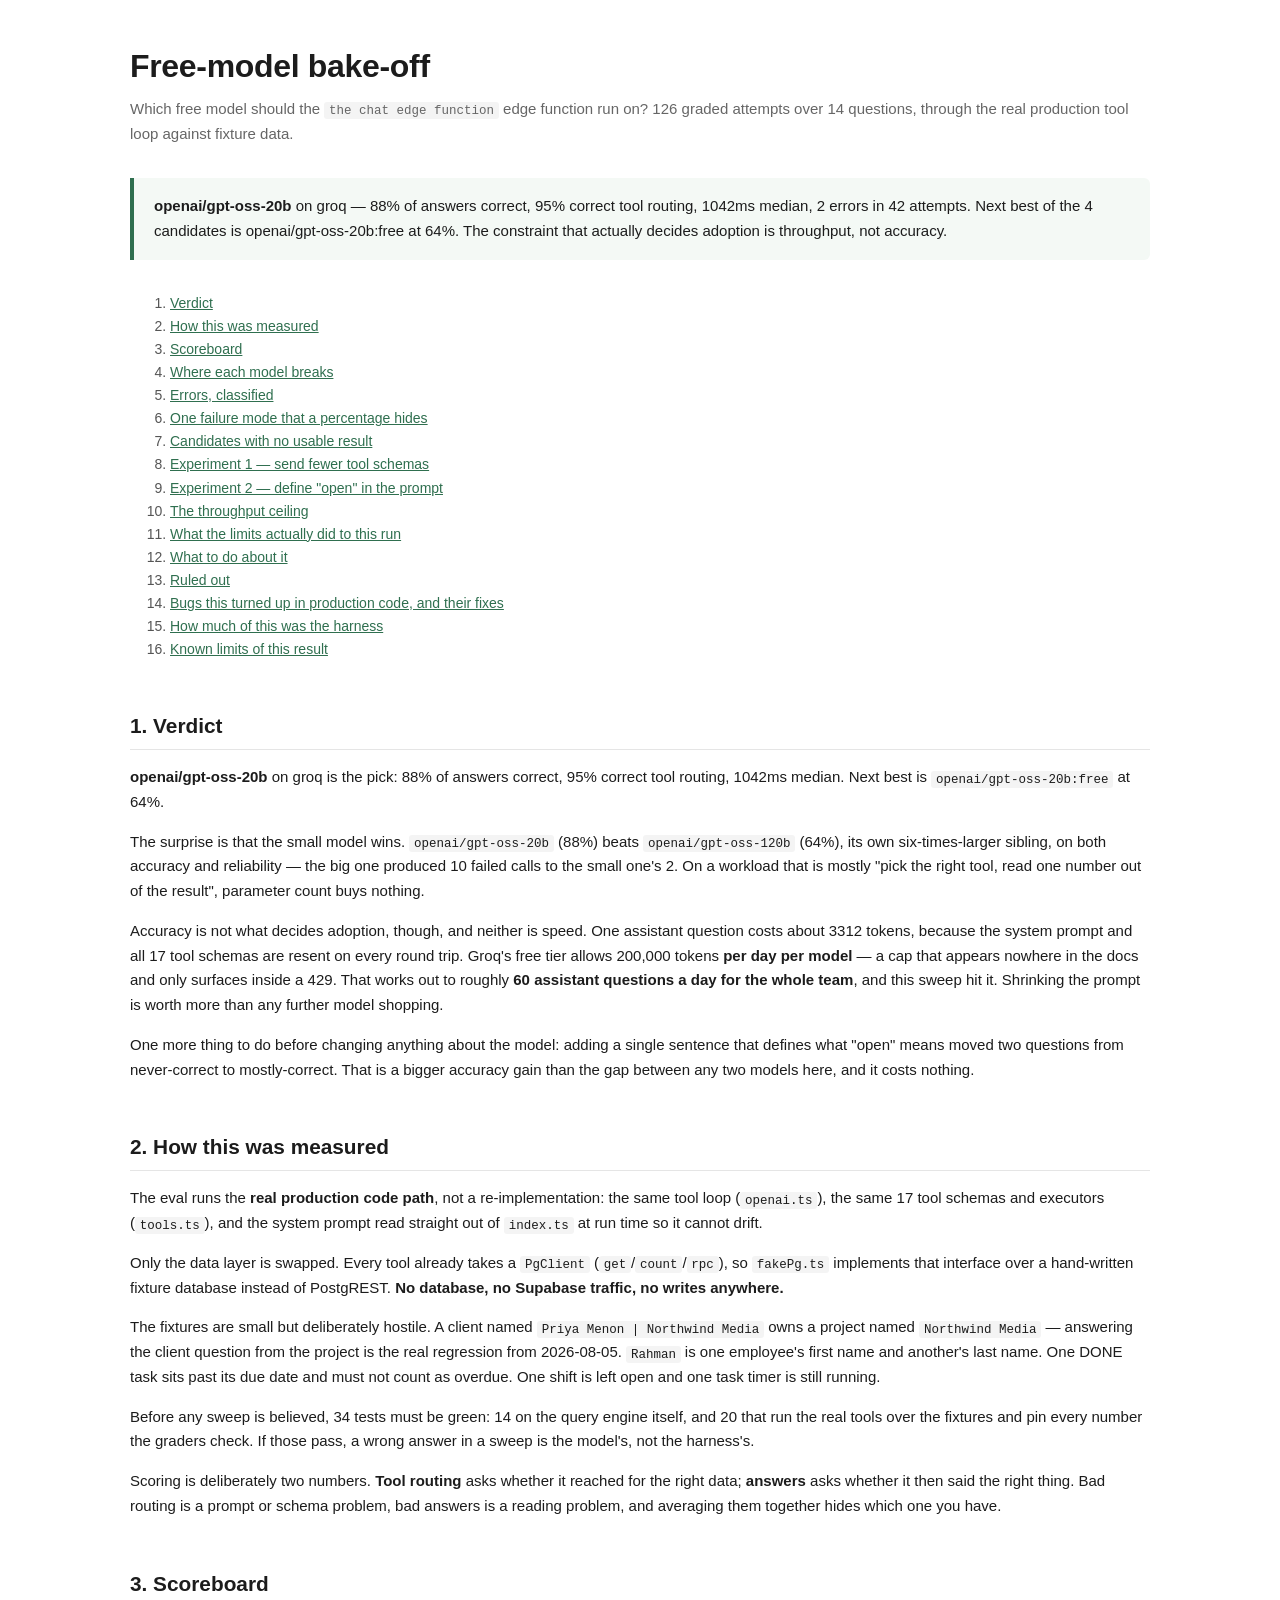
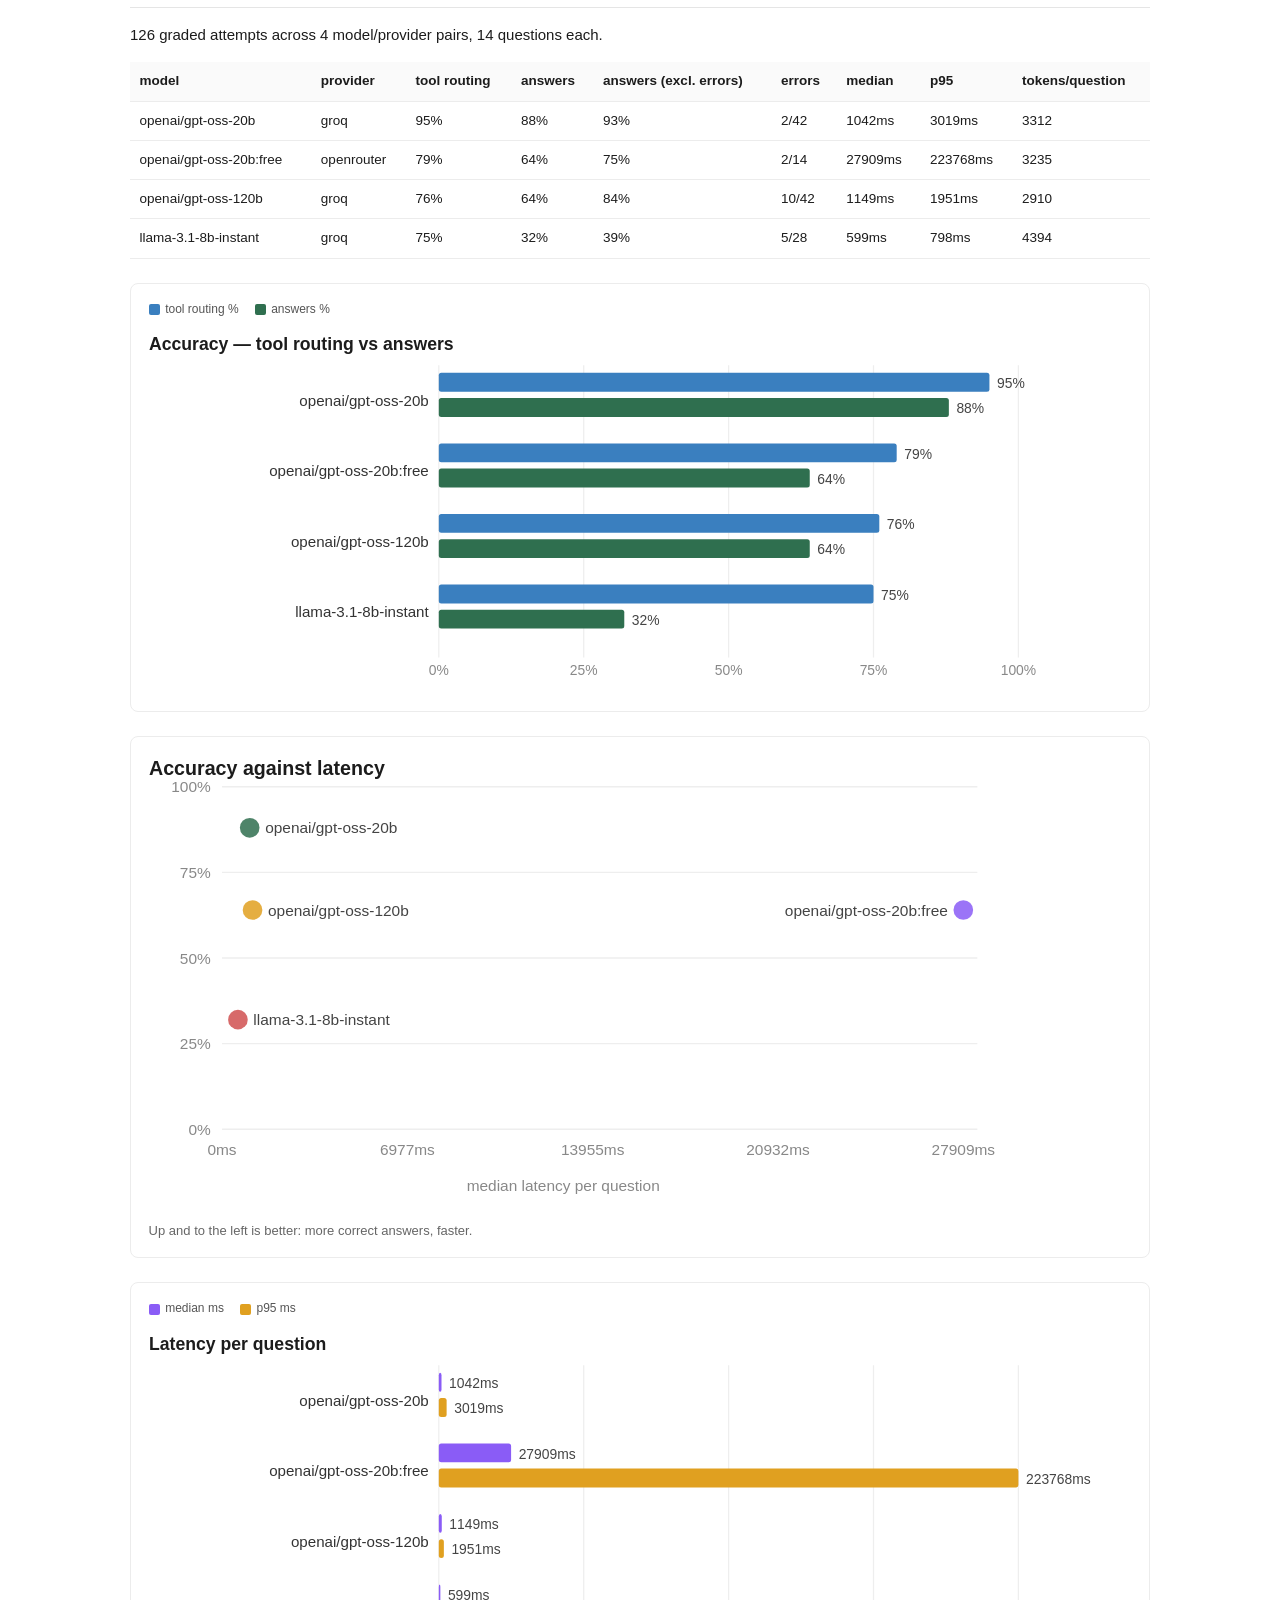
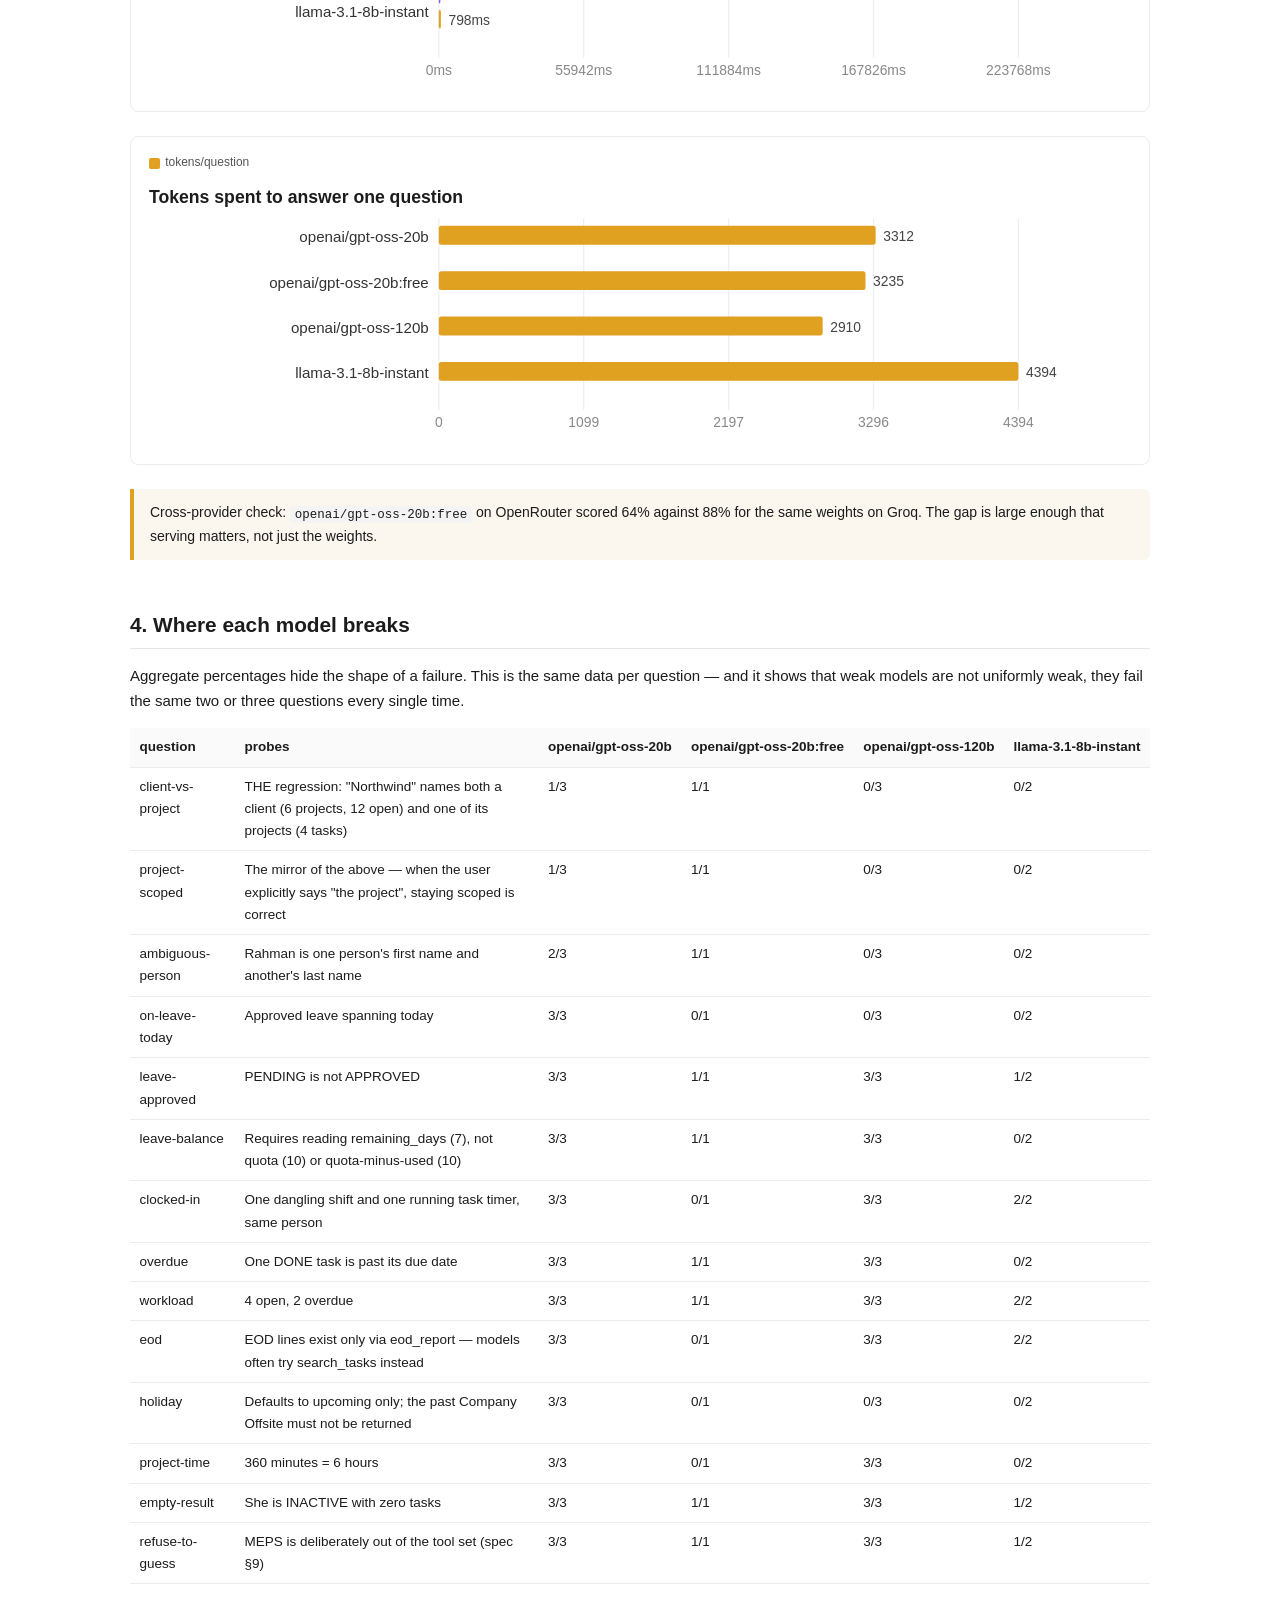
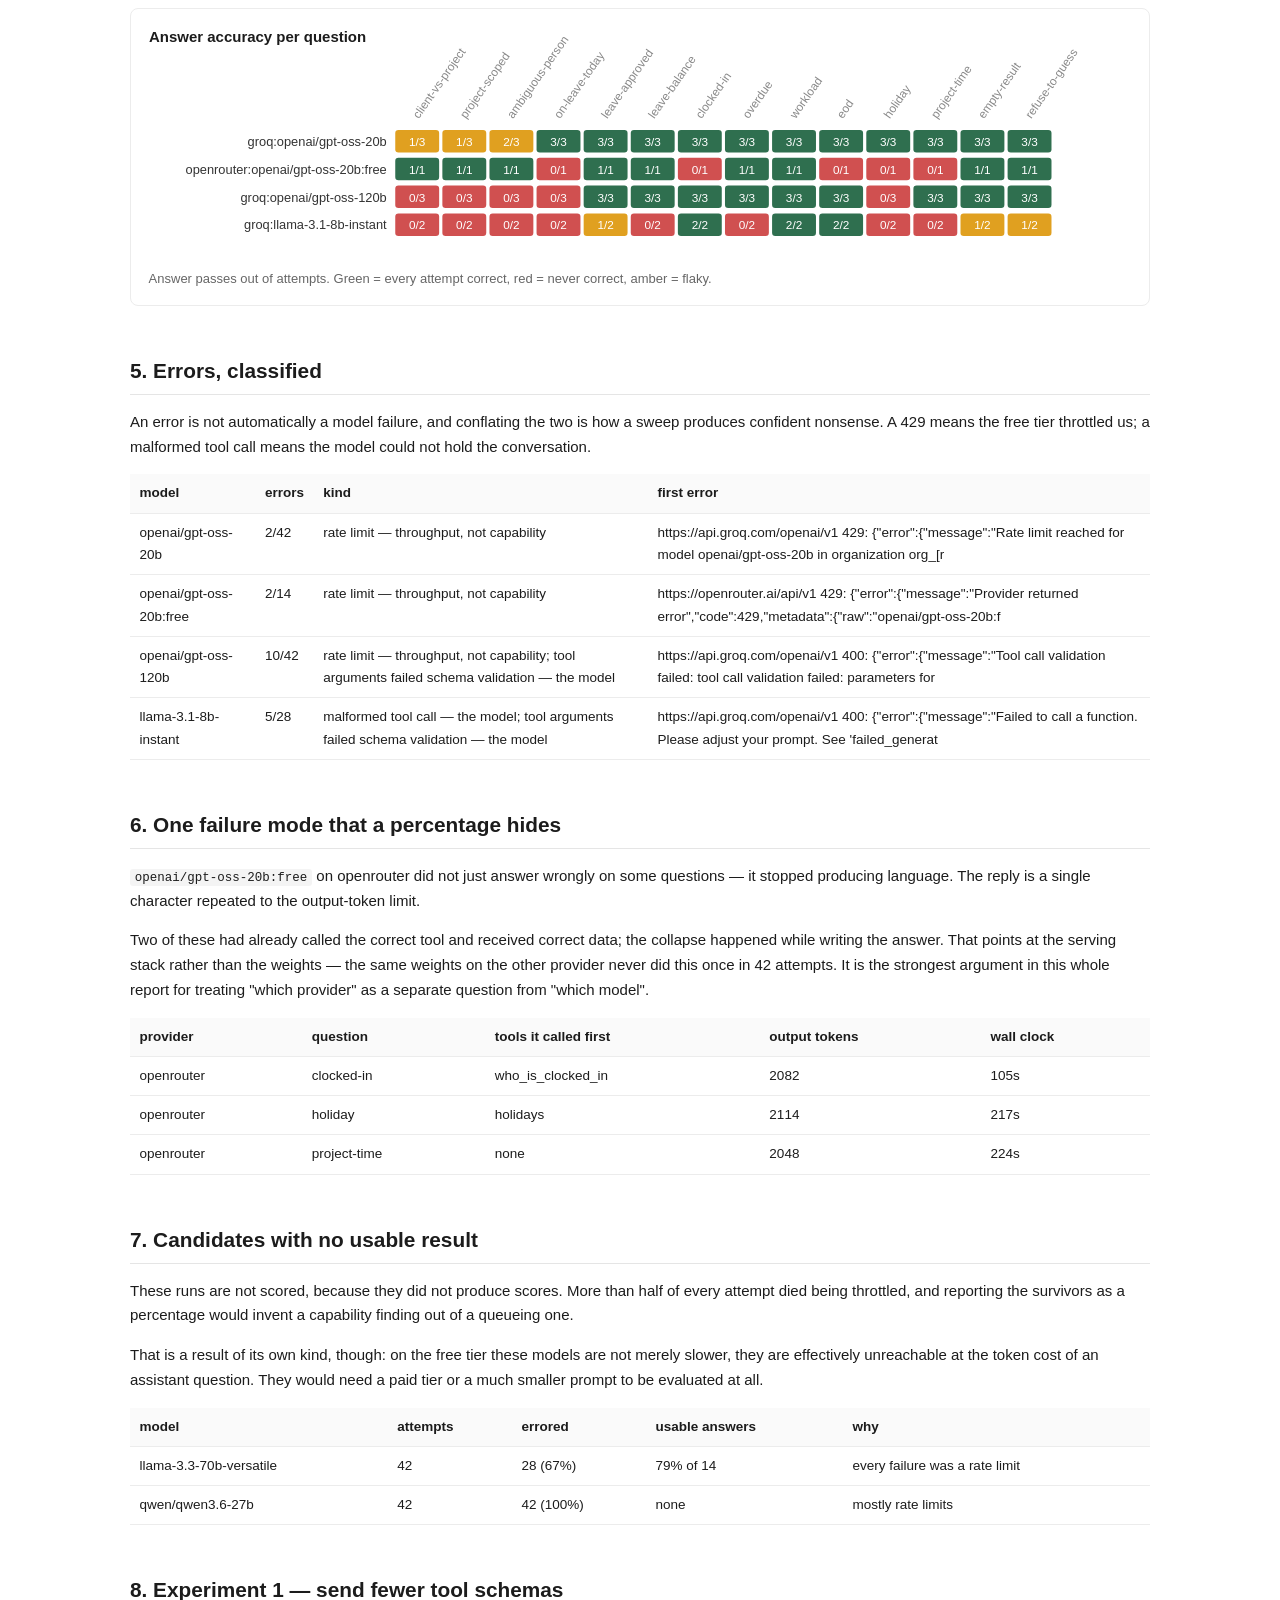
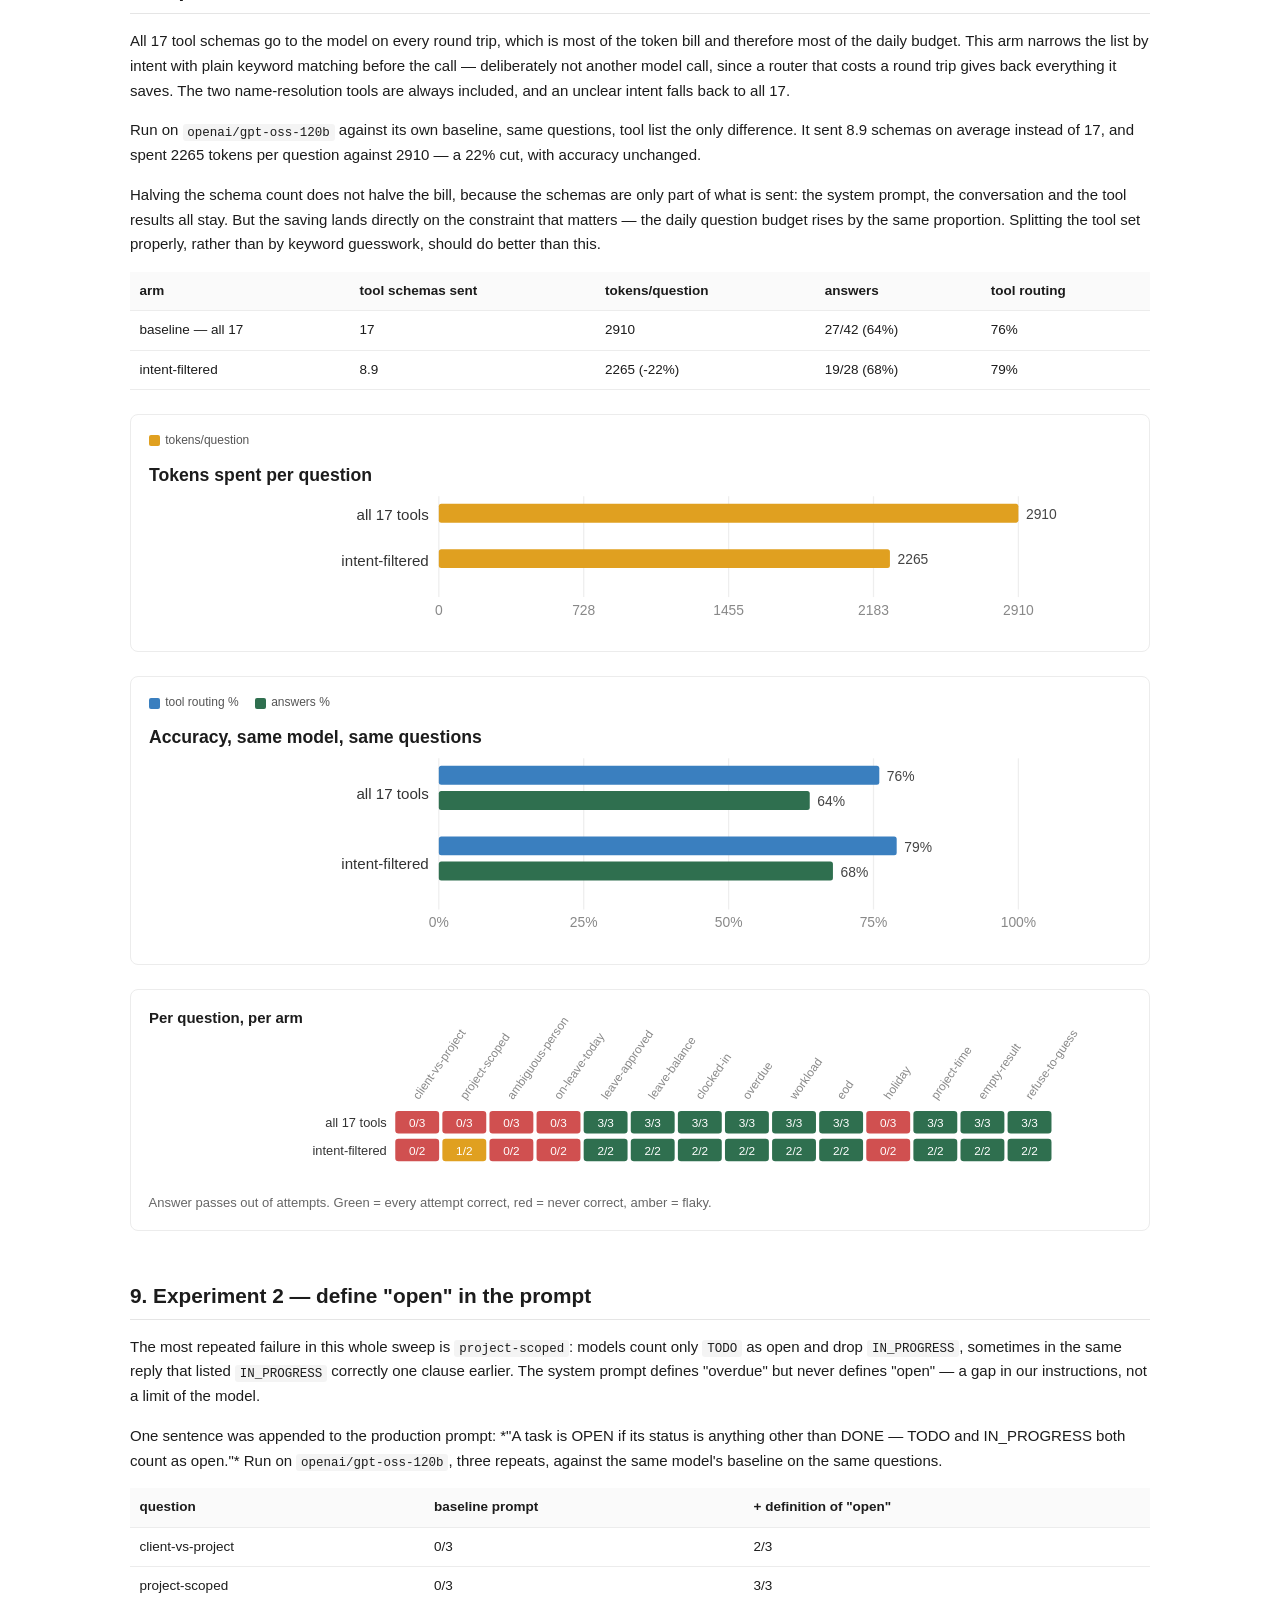
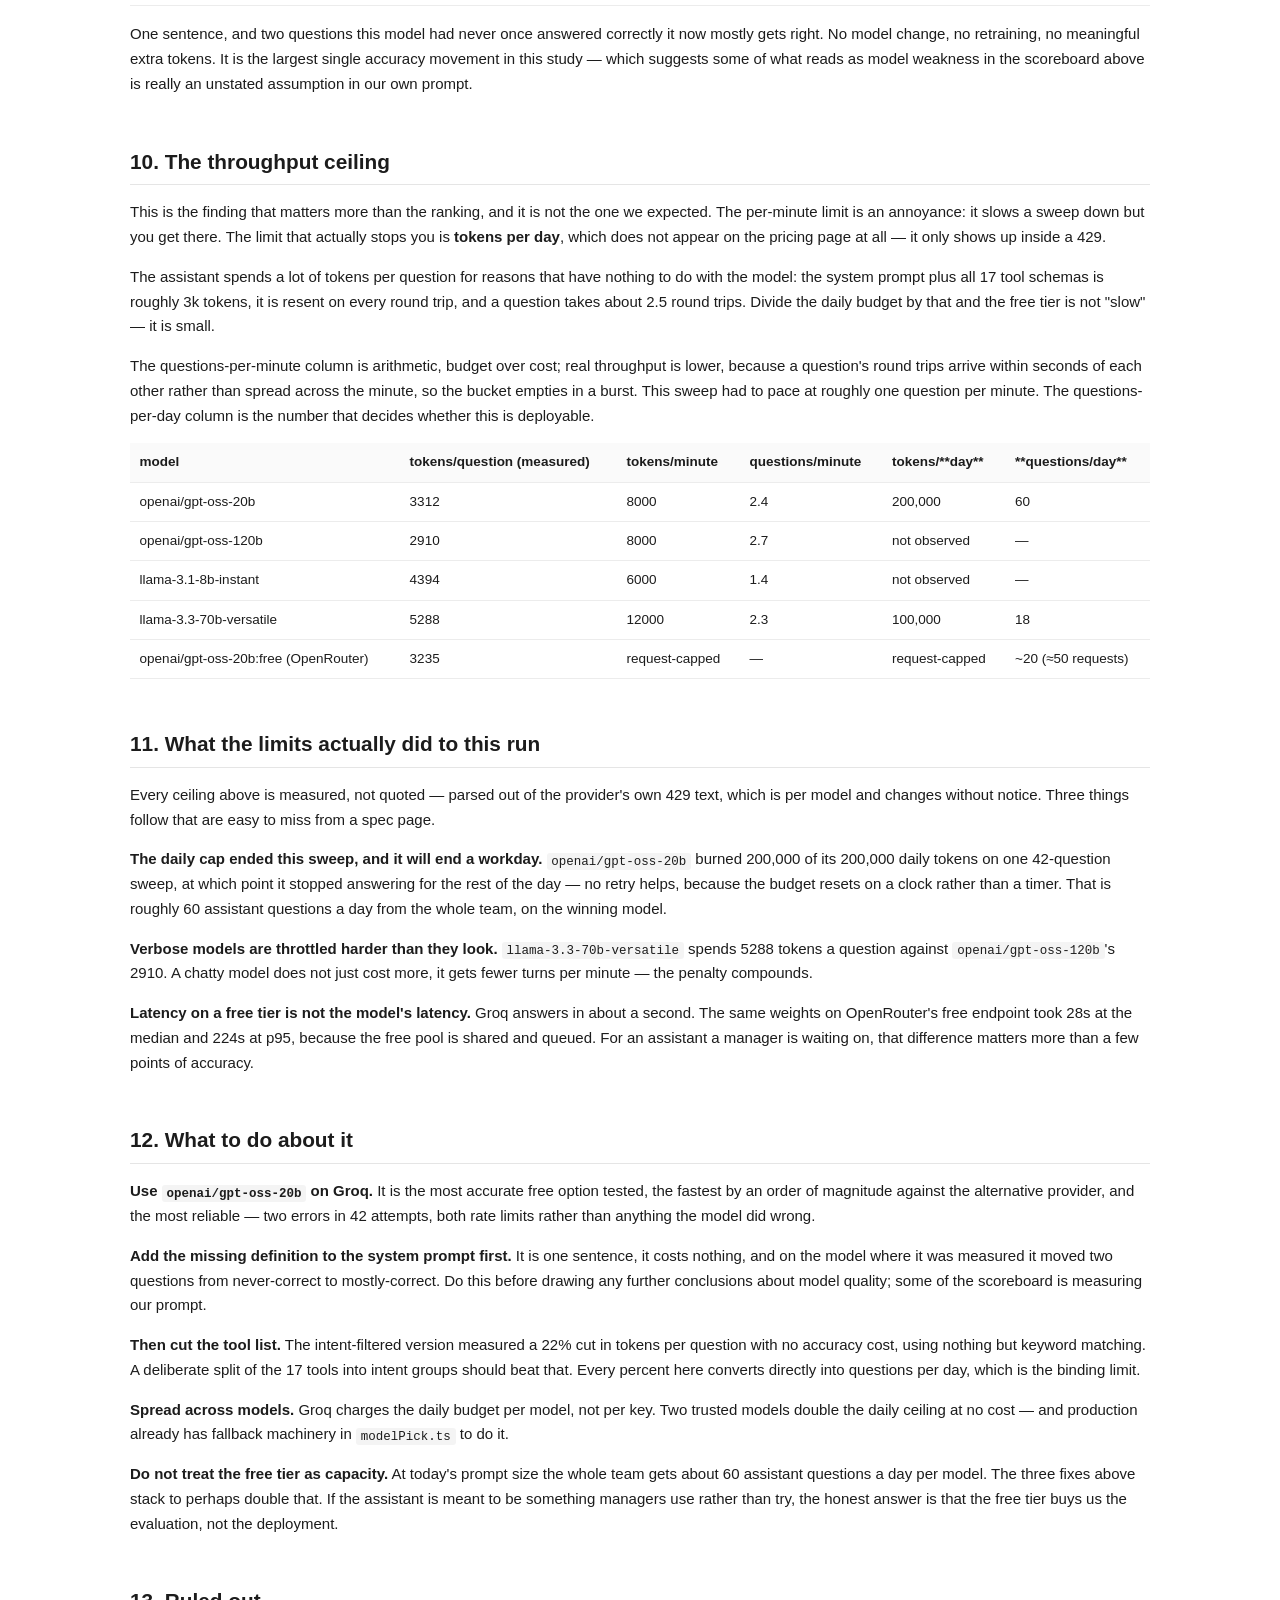
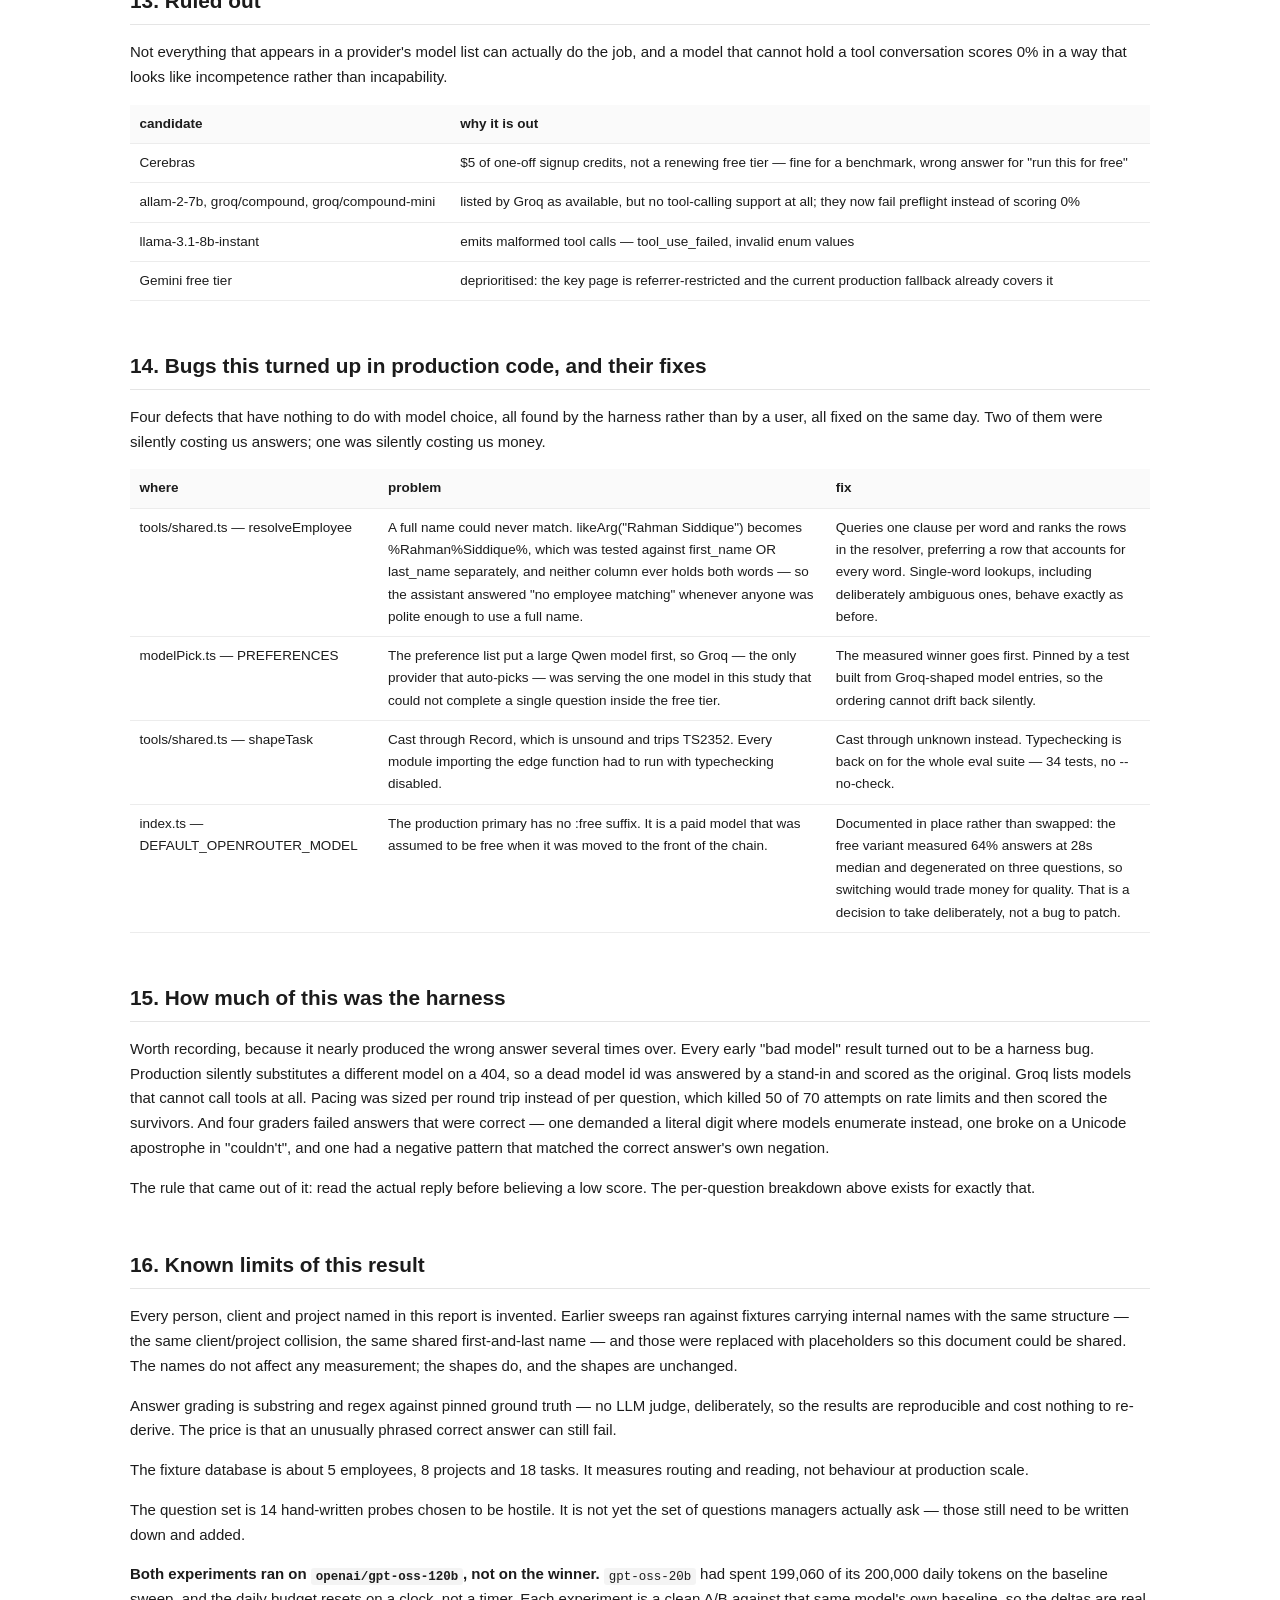
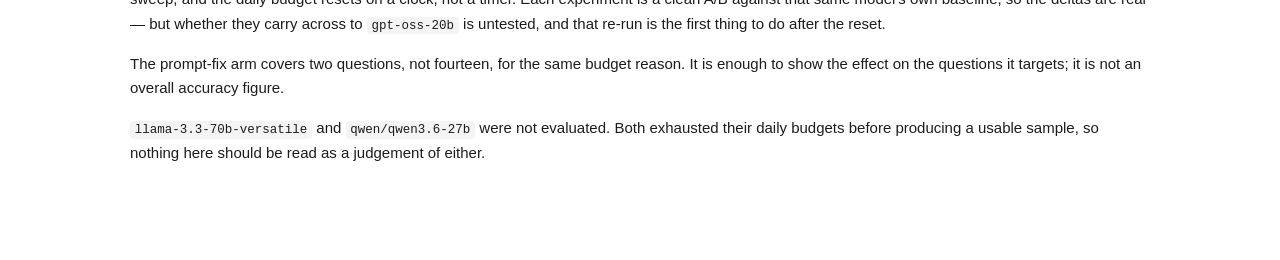
==== report-static.html @ 676b1f88 "an interactive write-up of the free-model bake-off Six free models, 126 graded attempts, 14 hostile " ====
<!doctype html>
<html lang="en"><head><meta charset="utf-8"><meta name="viewport" content="width=device-width,initial-scale=1">
<title>Free-model bake-off</title>
<style>
 :root{color-scheme:light}
 body{font:15px/1.65 -apple-system,Segoe UI,Roboto,sans-serif;max-width:1020px;margin:0 auto;padding:2.5rem 1.25rem 5rem;color:#1c1c1c}
 h1{font-size:2rem;margin:0 0 .25rem;letter-spacing:-.01em}
 h2{margin:3rem 0 .75rem;padding-bottom:.35rem;border-bottom:1px solid #e5e5e5;font-size:1.3rem}
 .sub{color:#666;margin:0 0 2rem}
 table{border-collapse:collapse;width:100%;font-size:13.5px;margin:.75rem 0 1rem}
 th,td{border-bottom:1px solid #ececec;padding:.5rem .6rem;text-align:left;vertical-align:top}
 th{background:#fafafa;font-weight:600;white-space:nowrap}
 code{background:#f4f4f4;padding:.1rem .3rem;border-radius:3px;font-size:12.5px}
 figure{margin:1.5rem 0;padding:1rem 1.1rem;border:1px solid #ececec;border-radius:8px}
 figcaption{color:#666;font-size:13px;margin-top:.6rem}
 .ct{font:600 14px sans-serif;fill:#1c1c1c}
 .lb{font:12px sans-serif;fill:#333}
 .ax{font:11px sans-serif;fill:#888}
 .vl{font:11px sans-serif;fill:#444}
 .cell{font:11px sans-serif;fill:#fff}
 .grid{stroke:#eee;stroke-width:1}
 .legend{font-size:12px;color:#555;margin-bottom:.5rem}
 .key{margin-right:1rem;display:inline-flex;align-items:center;gap:.35rem}
 .key i{width:11px;height:11px;border-radius:2px;display:inline-block}
 .verdict{background:#f4f9f5;border-left:4px solid #2f6f4f;padding:1rem 1.25rem;border-radius:0 6px 6px 0;margin:1rem 0 2rem}
 .note{background:#fbf7ee;border-left:4px solid #e0a020;padding:.75rem 1rem;border-radius:0 6px 6px 0;font-size:14px}
 nav ol{color:#555;font-size:14px}
 nav a{color:#2f6f4f}
</style></head><body>
<h1>Free-model bake-off</h1>
<p class="sub">Which free model should the <code>the chat edge function</code> edge function run on? 126 graded attempts over 14 questions, through the real production tool loop against fixture data.</p>

<div class="verdict"><strong>openai/gpt-oss-20b</strong> on groq — 88% of answers correct, 95% correct tool routing, 1042ms median, 2 errors in 42 attempts. Next best of the 4 candidates is openai/gpt-oss-20b:free at 64%. The constraint that actually decides adoption is throughput, not accuracy.</div>

<nav><ol><li><a href="#verdict">Verdict</a></li><li><a href="#how-this-was-measured">How this was measured</a></li><li><a href="#scoreboard">Scoreboard</a></li><li><a href="#where-each-model-breaks">Where each model breaks</a></li><li><a href="#errors-classified">Errors, classified</a></li><li><a href="#one-failure-mode-that-a-percentage-hides">One failure mode that a percentage hides</a></li><li><a href="#candidates-with-no-usable-result">Candidates with no usable result</a></li><li><a href="#experiment-1-send-fewer-tool-schemas">Experiment 1 — send fewer tool schemas</a></li><li><a href="#experiment-2-define-open-in-the-prompt">Experiment 2 — define "open" in the prompt</a></li><li><a href="#the-throughput-ceiling">The throughput ceiling</a></li><li><a href="#what-the-limits-actually-did-to-this-run">What the limits actually did to this run</a></li><li><a href="#what-to-do-about-it">What to do about it</a></li><li><a href="#ruled-out">Ruled out</a></li><li><a href="#bugs-this-turned-up-in-production-code-and-their-fixes">Bugs this turned up in production code, and their fixes</a></li><li><a href="#how-much-of-this-was-the-harness">How much of this was the harness</a></li><li><a href="#known-limits-of-this-result">Known limits of this result</a></li></ol></nav>

<h2 id="verdict">1. Verdict</h2><p><strong>openai/gpt-oss-20b</strong> on groq is the pick: 88% of answers correct, 95% correct tool routing, 1042ms median. Next best is <code>openai/gpt-oss-20b:free</code> at 64%.</p><p>The surprise is that the small model wins. <code>openai/gpt-oss-20b</code> (88%) beats <code>openai/gpt-oss-120b</code> (64%), its own six-times-larger sibling, on both accuracy and reliability — the big one produced 10 failed calls to the small one's 2. On a workload that is mostly "pick the right tool, read one number out of the result", parameter count buys nothing.</p><p>Accuracy is not what decides adoption, though, and neither is speed. One assistant question costs about 3312 tokens, because the system prompt and all 17 tool schemas are resent on every round trip. Groq's free tier allows 200,000 tokens <strong>per day per model</strong> — a cap that appears nowhere in the docs and only surfaces inside a 429. That works out to roughly <strong>60 assistant questions a day for the whole team</strong>, and this sweep hit it. Shrinking the prompt is worth more than any further model shopping.</p><p>One more thing to do before changing anything about the model: adding a single sentence that defines what "open" means moved two questions from never-correct to mostly-correct. That is a bigger accuracy gain than the gap between any two models here, and it costs nothing.</p>
<h2 id="how-this-was-measured">2. How this was measured</h2><p>The eval runs the <strong>real production code path</strong>, not a re-implementation: the same tool loop (<code>openai.ts</code>), the same 17 tool schemas and executors (<code>tools.ts</code>), and the system prompt read straight out of <code>index.ts</code> at run time so it cannot drift.</p><p>Only the data layer is swapped. Every tool already takes a <code>PgClient</code> (<code>get</code>/<code>count</code>/<code>rpc</code>), so <code>fakePg.ts</code> implements that interface over a hand-written fixture database instead of PostgREST. <strong>No database, no Supabase traffic, no writes anywhere.</strong></p><p>The fixtures are small but deliberately hostile. A client named <code>Priya Menon | Northwind Media</code> owns a project named <code>Northwind Media</code> — answering the client question from the project is the real regression from 2026-08-05. <code>Rahman</code> is one employee's first name and another's last name. One DONE task sits past its due date and must not count as overdue. One shift is left open and one task timer is still running.</p><p>Before any sweep is believed, 34 tests must be green: 14 on the query engine itself, and 20 that run the real tools over the fixtures and pin every number the graders check. If those pass, a wrong answer in a sweep is the model's, not the harness's.</p><p>Scoring is deliberately two numbers. <strong>Tool routing</strong> asks whether it reached for the right data; <strong>answers</strong> asks whether it then said the right thing. Bad routing is a prompt or schema problem, bad answers is a reading problem, and averaging them together hides which one you have.</p>
<h2 id="scoreboard">3. Scoreboard</h2><p>126 graded attempts across 4 model/provider pairs, 14 questions each.</p><table><thead><tr><th>model</th><th>provider</th><th>tool routing</th><th>answers</th><th>answers (excl. errors)</th><th>errors</th><th>median</th><th>p95</th><th>tokens/question</th></tr></thead><tbody><tr><td>openai/gpt-oss-20b</td><td>groq</td><td>95%</td><td>88%</td><td>93%</td><td>2/42</td><td>1042ms</td><td>3019ms</td><td>3312</td></tr><tr><td>openai/gpt-oss-20b:free</td><td>openrouter</td><td>79%</td><td>64%</td><td>75%</td><td>2/14</td><td>27909ms</td><td>223768ms</td><td>3235</td></tr><tr><td>openai/gpt-oss-120b</td><td>groq</td><td>76%</td><td>64%</td><td>84%</td><td>10/42</td><td>1149ms</td><td>1951ms</td><td>2910</td></tr><tr><td>llama-3.1-8b-instant</td><td>groq</td><td>75%</td><td>32%</td><td>39%</td><td>5/28</td><td>599ms</td><td>798ms</td><td>4394</td></tr></tbody></table><figure><div class="legend"><span class="key"><i style="background:#3a7fbf"></i>tool routing %</span><span class="key"><i style="background:#2f6f4f"></i>answers %</span></div><svg xmlns="http://www.w3.org/2000/svg" viewBox="0 0 780 284" width="100%" role="img" aria-label="Accuracy — tool routing vs answers"><style>
 .ct{font:600 14px sans-serif;fill:#1c1c1c}
 .lb{font:12px sans-serif;fill:#333}
 .ax{font:11px sans-serif;fill:#888}
 .vl{font:11px sans-serif;fill:#444}
 .cell{font:11px sans-serif;fill:#fff}
 .grid{stroke:#eee;stroke-width:1}
</style><text x="0" y="16" class="ct">Accuracy — tool routing vs answers</text><line x1="230" y1="28" x2="230" y2="260" class="grid"/><text x="230" y="274" class="ax" text-anchor="middle">0%</text><line x1="345" y1="28" x2="345" y2="260" class="grid"/><text x="345" y="274" class="ax" text-anchor="middle">25%</text><line x1="460" y1="28" x2="460" y2="260" class="grid"/><text x="460" y="274" class="ax" text-anchor="middle">50%</text><line x1="575" y1="28" x2="575" y2="260" class="grid"/><text x="575" y="274" class="ax" text-anchor="middle">75%</text><line x1="690" y1="28" x2="690" y2="260" class="grid"/><text x="690" y="274" class="ax" text-anchor="middle">100%</text><text x="222" y="60" class="lb" text-anchor="end">openai/gpt-oss-20b</text><rect x="230" y="34" width="437" height="15" fill="#3a7fbf" rx="2"/><text x="673" y="46" class="vl">95%</text><rect x="230" y="54" width="404.8" height="15" fill="#2f6f4f" rx="2"/><text x="640.8" y="66" class="vl">88%</text><text x="222" y="116" class="lb" text-anchor="end">openai/gpt-oss-20b:free</text><rect x="230" y="90" width="363.40000000000003" height="15" fill="#3a7fbf" rx="2"/><text x="599.4000000000001" y="102" class="vl">79%</text><rect x="230" y="110" width="294.40000000000003" height="15" fill="#2f6f4f" rx="2"/><text x="530.4000000000001" y="122" class="vl">64%</text><text x="222" y="172" class="lb" text-anchor="end">openai/gpt-oss-120b</text><rect x="230" y="146" width="349.6" height="15" fill="#3a7fbf" rx="2"/><text x="585.6" y="158" class="vl">76%</text><rect x="230" y="166" width="294.40000000000003" height="15" fill="#2f6f4f" rx="2"/><text x="530.4000000000001" y="178" class="vl">64%</text><text x="222" y="228" class="lb" text-anchor="end">llama-3.1-8b-instant</text><rect x="230" y="202" width="345" height="15" fill="#3a7fbf" rx="2"/><text x="581" y="214" class="vl">75%</text><rect x="230" y="222" width="147.20000000000002" height="15" fill="#2f6f4f" rx="2"/><text x="383.20000000000005" y="234" class="vl">32%</text></svg></figure>
<figure><svg xmlns="http://www.w3.org/2000/svg" viewBox="0 0 700 320" width="100%" role="img" aria-label="Accuracy against latency"><style>
 .ct{font:600 14px sans-serif;fill:#1c1c1c}
 .lb{font:12px sans-serif;fill:#333}
 .ax{font:11px sans-serif;fill:#888}
 .vl{font:11px sans-serif;fill:#444}
 .cell{font:11px sans-serif;fill:#fff}
 .grid{stroke:#eee;stroke-width:1}
</style><text x="0" y="16" class="ct">Accuracy against latency</text><line x1="52" y1="268" x2="590" y2="268" class="grid"/><text x="44" y="272" class="ax" text-anchor="end">0%</text><line x1="52" y1="207" x2="590" y2="207" class="grid"/><text x="44" y="211" class="ax" text-anchor="end">25%</text><line x1="52" y1="146" x2="590" y2="146" class="grid"/><text x="44" y="150" class="ax" text-anchor="end">50%</text><line x1="52" y1="85" x2="590" y2="85" class="grid"/><text x="44" y="89" class="ax" text-anchor="end">75%</text><line x1="52" y1="24" x2="590" y2="24" class="grid"/><text x="44" y="28" class="ax" text-anchor="end">100%</text><text x="52" y="286" class="ax" text-anchor="middle">0ms</text><text x="184" y="286" class="ax" text-anchor="middle">6977ms</text><text x="316" y="286" class="ax" text-anchor="middle">13955ms</text><text x="448" y="286" class="ax" text-anchor="middle">20932ms</text><text x="580" y="286" class="ax" text-anchor="middle">27909ms</text><text x="295" y="312" class="ax" text-anchor="middle">median latency per question</text><circle cx="71.71321079221757" cy="53.28" r="7" fill="#2f6f4f" opacity="0.85"/><text x="82.71321079221757" y="57.28" class="vl" text-anchor="start">openai/gpt-oss-20b</text><circle cx="580" cy="111.84" r="7" fill="#8a5cf6" opacity="0.85"/><text x="569" y="115.84" class="vl" text-anchor="end">openai/gpt-oss-20b:free</text><circle cx="73.73750403095775" cy="111.84" r="7" fill="#e0a020" opacity="0.85"/><text x="84.73750403095775" y="115.84" class="vl" text-anchor="start">openai/gpt-oss-120b</text><circle cx="63.33225841126519" cy="189.92000000000002" r="7" fill="#d05050" opacity="0.85"/><text x="74.33225841126519" y="193.92000000000002" class="vl" text-anchor="start">llama-3.1-8b-instant</text></svg><figcaption>Up and to the left is better: more correct answers, faster.</figcaption></figure>
<figure><div class="legend"><span class="key"><i style="background:#8a5cf6"></i>median ms</span><span class="key"><i style="background:#e0a020"></i>p95 ms</span></div><svg xmlns="http://www.w3.org/2000/svg" viewBox="0 0 780 284" width="100%" role="img" aria-label="Latency per question"><style>
 .ct{font:600 14px sans-serif;fill:#1c1c1c}
 .lb{font:12px sans-serif;fill:#333}
 .ax{font:11px sans-serif;fill:#888}
 .vl{font:11px sans-serif;fill:#444}
 .cell{font:11px sans-serif;fill:#fff}
 .grid{stroke:#eee;stroke-width:1}
</style><text x="0" y="16" class="ct">Latency per question</text><line x1="230" y1="28" x2="230" y2="260" class="grid"/><text x="230" y="274" class="ax" text-anchor="middle">0ms</text><line x1="345" y1="28" x2="345" y2="260" class="grid"/><text x="345" y="274" class="ax" text-anchor="middle">55942ms</text><line x1="460" y1="28" x2="460" y2="260" class="grid"/><text x="460" y="274" class="ax" text-anchor="middle">111884ms</text><line x1="575" y1="28" x2="575" y2="260" class="grid"/><text x="575" y="274" class="ax" text-anchor="middle">167826ms</text><line x1="690" y1="28" x2="690" y2="260" class="grid"/><text x="690" y="274" class="ax" text-anchor="middle">223768ms</text><text x="222" y="60" class="lb" text-anchor="end">openai/gpt-oss-20b</text><rect x="230" y="34" width="2.1420399699688963" height="15" fill="#8a5cf6" rx="2"/><text x="238.1420399699689" y="46" class="vl">1042ms</text><rect x="230" y="54" width="6.206159951378213" height="15" fill="#e0a020" rx="2"/><text x="242.20615995137823" y="66" class="vl">3019ms</text><text x="222" y="116" class="lb" text-anchor="end">openai/gpt-oss-20b:free</text><rect x="230" y="90" width="57.3725465660863" height="15" fill="#8a5cf6" rx="2"/><text x="293.37254656608627" y="102" class="vl">27909ms</text><rect x="230" y="110" width="460" height="15" fill="#e0a020" rx="2"/><text x="696" y="122" class="vl">223768ms</text><text x="222" y="172" class="lb" text-anchor="end">openai/gpt-oss-120b</text><rect x="230" y="146" width="2.3619999284973723" height="15" fill="#8a5cf6" rx="2"/><text x="238.36199992849737" y="158" class="vl">1149ms</text><rect x="230" y="166" width="4.010671767187445" height="15" fill="#e0a020" rx="2"/><text x="240.01067176718743" y="178" class="vl">1951ms</text><text x="222" y="228" class="lb" text-anchor="end">llama-3.1-8b-instant</text><rect x="230" y="202" width="1.231364627650066" height="15" fill="#8a5cf6" rx="2"/><text x="237.23136462765007" y="214" class="vl">599ms</text><rect x="230" y="222" width="1.6404490365020914" height="15" fill="#e0a020" rx="2"/><text x="237.6404490365021" y="234" class="vl">798ms</text></svg></figure>
<figure><div class="legend"><span class="key"><i style="background:#e0a020"></i>tokens/question</span></div><svg xmlns="http://www.w3.org/2000/svg" viewBox="0 0 780 204" width="100%" role="img" aria-label="Tokens spent to answer one question"><style>
 .ct{font:600 14px sans-serif;fill:#1c1c1c}
 .lb{font:12px sans-serif;fill:#333}
 .ax{font:11px sans-serif;fill:#888}
 .vl{font:11px sans-serif;fill:#444}
 .cell{font:11px sans-serif;fill:#fff}
 .grid{stroke:#eee;stroke-width:1}
</style><text x="0" y="16" class="ct">Tokens spent to answer one question</text><line x1="230" y1="28" x2="230" y2="180" class="grid"/><text x="230" y="194" class="ax" text-anchor="middle">0</text><line x1="345" y1="28" x2="345" y2="180" class="grid"/><text x="345" y="194" class="ax" text-anchor="middle">1099</text><line x1="460" y1="28" x2="460" y2="180" class="grid"/><text x="460" y="194" class="ax" text-anchor="middle">2197</text><line x1="575" y1="28" x2="575" y2="180" class="grid"/><text x="575" y="194" class="ax" text-anchor="middle">3296</text><line x1="690" y1="28" x2="690" y2="180" class="grid"/><text x="690" y="194" class="ax" text-anchor="middle">4394</text><text x="222" y="47" class="lb" text-anchor="end">openai/gpt-oss-20b</text><rect x="230" y="34" width="346.7273554847519" height="15" fill="#e0a020" rx="2"/><text x="582.7273554847519" y="46" class="vl">3312</text><text x="222" y="83" class="lb" text-anchor="end">openai/gpt-oss-20b:free</text><rect x="230" y="70" width="338.66636322257625" height="15" fill="#e0a020" rx="2"/><text x="574.6663632225763" y="82" class="vl">3235</text><text x="222" y="119" class="lb" text-anchor="end">openai/gpt-oss-120b</text><rect x="230" y="106" width="304.642694583523" height="15" fill="#e0a020" rx="2"/><text x="540.642694583523" y="118" class="vl">2910</text><text x="222" y="155" class="lb" text-anchor="end">llama-3.1-8b-instant</text><rect x="230" y="142" width="460" height="15" fill="#e0a020" rx="2"/><text x="696" y="154" class="vl">4394</text></svg></figure><p class="note">Cross-provider check: <code>openai/gpt-oss-20b:free</code> on OpenRouter scored 64% against 88% for the same weights on Groq. The gap is large enough that serving matters, not just the weights.</p>
<h2 id="where-each-model-breaks">4. Where each model breaks</h2><p>Aggregate percentages hide the shape of a failure. This is the same data per question — and it shows that weak models are not uniformly weak, they fail the same two or three questions every single time.</p><table><thead><tr><th>question</th><th>probes</th><th>openai/gpt-oss-20b</th><th>openai/gpt-oss-20b:free</th><th>openai/gpt-oss-120b</th><th>llama-3.1-8b-instant</th></tr></thead><tbody><tr><td>client-vs-project</td><td>THE regression: "Northwind" names both a client (6 projects, 12 open) and one of its projects (4 tasks)</td><td>1/3</td><td>1/1</td><td>0/3</td><td>0/2</td></tr><tr><td>project-scoped</td><td>The mirror of the above — when the user explicitly says "the project", staying scoped is correct</td><td>1/3</td><td>1/1</td><td>0/3</td><td>0/2</td></tr><tr><td>ambiguous-person</td><td>Rahman is one person's first name and another's last name</td><td>2/3</td><td>1/1</td><td>0/3</td><td>0/2</td></tr><tr><td>on-leave-today</td><td>Approved leave spanning today</td><td>3/3</td><td>0/1</td><td>0/3</td><td>0/2</td></tr><tr><td>leave-approved</td><td>PENDING is not APPROVED</td><td>3/3</td><td>1/1</td><td>3/3</td><td>1/2</td></tr><tr><td>leave-balance</td><td>Requires reading remaining_days (7), not quota (10) or quota-minus-used (10)</td><td>3/3</td><td>1/1</td><td>3/3</td><td>0/2</td></tr><tr><td>clocked-in</td><td>One dangling shift and one running task timer, same person</td><td>3/3</td><td>0/1</td><td>3/3</td><td>2/2</td></tr><tr><td>overdue</td><td>One DONE task is past its due date</td><td>3/3</td><td>1/1</td><td>3/3</td><td>0/2</td></tr><tr><td>workload</td><td>4 open, 2 overdue</td><td>3/3</td><td>1/1</td><td>3/3</td><td>2/2</td></tr><tr><td>eod</td><td>EOD lines exist only via eod_report — models often try search_tasks instead</td><td>3/3</td><td>0/1</td><td>3/3</td><td>2/2</td></tr><tr><td>holiday</td><td>Defaults to upcoming only; the past Company Offsite must not be returned</td><td>3/3</td><td>0/1</td><td>0/3</td><td>0/2</td></tr><tr><td>project-time</td><td>360 minutes = 6 hours</td><td>3/3</td><td>0/1</td><td>3/3</td><td>0/2</td></tr><tr><td>empty-result</td><td>She is INACTIVE with zero tasks</td><td>3/3</td><td>1/1</td><td>3/3</td><td>1/2</td></tr><tr><td>refuse-to-guess</td><td>MEPS is deliberately out of the tool set (spec §9)</td><td>3/3</td><td>1/1</td><td>3/3</td><td>1/2</td></tr></tbody></table><figure><svg xmlns="http://www.w3.org/2000/svg" viewBox="0 0 918 210" width="100%" role="img" aria-label="Answer accuracy per question"><style>
 .ct{font:600 14px sans-serif;fill:#1c1c1c}
 .lb{font:12px sans-serif;fill:#333}
 .ax{font:11px sans-serif;fill:#888}
 .vl{font:11px sans-serif;fill:#444}
 .cell{font:11px sans-serif;fill:#fff}
 .grid{stroke:#eee;stroke-width:1}
</style><text x="0" y="16" class="ct">Answer accuracy per question</text><text x="252" y="88" class="ax" transform="rotate(-55 252 88)">client-vs-project</text><text x="296" y="88" class="ax" transform="rotate(-55 296 88)">project-scoped</text><text x="340" y="88" class="ax" transform="rotate(-55 340 88)">ambiguous-person</text><text x="384" y="88" class="ax" transform="rotate(-55 384 88)">on-leave-today</text><text x="428" y="88" class="ax" transform="rotate(-55 428 88)">leave-approved</text><text x="472" y="88" class="ax" transform="rotate(-55 472 88)">leave-balance</text><text x="516" y="88" class="ax" transform="rotate(-55 516 88)">clocked-in</text><text x="560" y="88" class="ax" transform="rotate(-55 560 88)">overdue</text><text x="604" y="88" class="ax" transform="rotate(-55 604 88)">workload</text><text x="648" y="88" class="ax" transform="rotate(-55 648 88)">eod</text><text x="692" y="88" class="ax" transform="rotate(-55 692 88)">holiday</text><text x="736" y="88" class="ax" transform="rotate(-55 736 88)">project-time</text><text x="780" y="88" class="ax" transform="rotate(-55 780 88)">empty-result</text><text x="824" y="88" class="ax" transform="rotate(-55 824 88)">refuse-to-guess</text><text x="222" y="113" class="lb" text-anchor="end">groq:openai/gpt-oss-20b</text><rect x="230" y="98" width="41" height="21" fill="#e0a020" rx="3"/><text x="250.5" y="113" class="cell" text-anchor="middle">1/3</text><rect x="274" y="98" width="41" height="21" fill="#e0a020" rx="3"/><text x="294.5" y="113" class="cell" text-anchor="middle">1/3</text><rect x="318" y="98" width="41" height="21" fill="#e0a020" rx="3"/><text x="338.5" y="113" class="cell" text-anchor="middle">2/3</text><rect x="362" y="98" width="41" height="21" fill="#2f6f4f" rx="3"/><text x="382.5" y="113" class="cell" text-anchor="middle">3/3</text><rect x="406" y="98" width="41" height="21" fill="#2f6f4f" rx="3"/><text x="426.5" y="113" class="cell" text-anchor="middle">3/3</text><rect x="450" y="98" width="41" height="21" fill="#2f6f4f" rx="3"/><text x="470.5" y="113" class="cell" text-anchor="middle">3/3</text><rect x="494" y="98" width="41" height="21" fill="#2f6f4f" rx="3"/><text x="514.5" y="113" class="cell" text-anchor="middle">3/3</text><rect x="538" y="98" width="41" height="21" fill="#2f6f4f" rx="3"/><text x="558.5" y="113" class="cell" text-anchor="middle">3/3</text><rect x="582" y="98" width="41" height="21" fill="#2f6f4f" rx="3"/><text x="602.5" y="113" class="cell" text-anchor="middle">3/3</text><rect x="626" y="98" width="41" height="21" fill="#2f6f4f" rx="3"/><text x="646.5" y="113" class="cell" text-anchor="middle">3/3</text><rect x="670" y="98" width="41" height="21" fill="#2f6f4f" rx="3"/><text x="690.5" y="113" class="cell" text-anchor="middle">3/3</text><rect x="714" y="98" width="41" height="21" fill="#2f6f4f" rx="3"/><text x="734.5" y="113" class="cell" text-anchor="middle">3/3</text><rect x="758" y="98" width="41" height="21" fill="#2f6f4f" rx="3"/><text x="778.5" y="113" class="cell" text-anchor="middle">3/3</text><rect x="802" y="98" width="41" height="21" fill="#2f6f4f" rx="3"/><text x="822.5" y="113" class="cell" text-anchor="middle">3/3</text><text x="222" y="139" class="lb" text-anchor="end">openrouter:openai/gpt-oss-20b:free</text><rect x="230" y="124" width="41" height="21" fill="#2f6f4f" rx="3"/><text x="250.5" y="139" class="cell" text-anchor="middle">1/1</text><rect x="274" y="124" width="41" height="21" fill="#2f6f4f" rx="3"/><text x="294.5" y="139" class="cell" text-anchor="middle">1/1</text><rect x="318" y="124" width="41" height="21" fill="#2f6f4f" rx="3"/><text x="338.5" y="139" class="cell" text-anchor="middle">1/1</text><rect x="362" y="124" width="41" height="21" fill="#d05050" rx="3"/><text x="382.5" y="139" class="cell" text-anchor="middle">0/1</text><rect x="406" y="124" width="41" height="21" fill="#2f6f4f" rx="3"/><text x="426.5" y="139" class="cell" text-anchor="middle">1/1</text><rect x="450" y="124" width="41" height="21" fill="#2f6f4f" rx="3"/><text x="470.5" y="139" class="cell" text-anchor="middle">1/1</text><rect x="494" y="124" width="41" height="21" fill="#d05050" rx="3"/><text x="514.5" y="139" class="cell" text-anchor="middle">0/1</text><rect x="538" y="124" width="41" height="21" fill="#2f6f4f" rx="3"/><text x="558.5" y="139" class="cell" text-anchor="middle">1/1</text><rect x="582" y="124" width="41" height="21" fill="#2f6f4f" rx="3"/><text x="602.5" y="139" class="cell" text-anchor="middle">1/1</text><rect x="626" y="124" width="41" height="21" fill="#d05050" rx="3"/><text x="646.5" y="139" class="cell" text-anchor="middle">0/1</text><rect x="670" y="124" width="41" height="21" fill="#d05050" rx="3"/><text x="690.5" y="139" class="cell" text-anchor="middle">0/1</text><rect x="714" y="124" width="41" height="21" fill="#d05050" rx="3"/><text x="734.5" y="139" class="cell" text-anchor="middle">0/1</text><rect x="758" y="124" width="41" height="21" fill="#2f6f4f" rx="3"/><text x="778.5" y="139" class="cell" text-anchor="middle">1/1</text><rect x="802" y="124" width="41" height="21" fill="#2f6f4f" rx="3"/><text x="822.5" y="139" class="cell" text-anchor="middle">1/1</text><text x="222" y="165" class="lb" text-anchor="end">groq:openai/gpt-oss-120b</text><rect x="230" y="150" width="41" height="21" fill="#d05050" rx="3"/><text x="250.5" y="165" class="cell" text-anchor="middle">0/3</text><rect x="274" y="150" width="41" height="21" fill="#d05050" rx="3"/><text x="294.5" y="165" class="cell" text-anchor="middle">0/3</text><rect x="318" y="150" width="41" height="21" fill="#d05050" rx="3"/><text x="338.5" y="165" class="cell" text-anchor="middle">0/3</text><rect x="362" y="150" width="41" height="21" fill="#d05050" rx="3"/><text x="382.5" y="165" class="cell" text-anchor="middle">0/3</text><rect x="406" y="150" width="41" height="21" fill="#2f6f4f" rx="3"/><text x="426.5" y="165" class="cell" text-anchor="middle">3/3</text><rect x="450" y="150" width="41" height="21" fill="#2f6f4f" rx="3"/><text x="470.5" y="165" class="cell" text-anchor="middle">3/3</text><rect x="494" y="150" width="41" height="21" fill="#2f6f4f" rx="3"/><text x="514.5" y="165" class="cell" text-anchor="middle">3/3</text><rect x="538" y="150" width="41" height="21" fill="#2f6f4f" rx="3"/><text x="558.5" y="165" class="cell" text-anchor="middle">3/3</text><rect x="582" y="150" width="41" height="21" fill="#2f6f4f" rx="3"/><text x="602.5" y="165" class="cell" text-anchor="middle">3/3</text><rect x="626" y="150" width="41" height="21" fill="#2f6f4f" rx="3"/><text x="646.5" y="165" class="cell" text-anchor="middle">3/3</text><rect x="670" y="150" width="41" height="21" fill="#d05050" rx="3"/><text x="690.5" y="165" class="cell" text-anchor="middle">0/3</text><rect x="714" y="150" width="41" height="21" fill="#2f6f4f" rx="3"/><text x="734.5" y="165" class="cell" text-anchor="middle">3/3</text><rect x="758" y="150" width="41" height="21" fill="#2f6f4f" rx="3"/><text x="778.5" y="165" class="cell" text-anchor="middle">3/3</text><rect x="802" y="150" width="41" height="21" fill="#2f6f4f" rx="3"/><text x="822.5" y="165" class="cell" text-anchor="middle">3/3</text><text x="222" y="191" class="lb" text-anchor="end">groq:llama-3.1-8b-instant</text><rect x="230" y="176" width="41" height="21" fill="#d05050" rx="3"/><text x="250.5" y="191" class="cell" text-anchor="middle">0/2</text><rect x="274" y="176" width="41" height="21" fill="#d05050" rx="3"/><text x="294.5" y="191" class="cell" text-anchor="middle">0/2</text><rect x="318" y="176" width="41" height="21" fill="#d05050" rx="3"/><text x="338.5" y="191" class="cell" text-anchor="middle">0/2</text><rect x="362" y="176" width="41" height="21" fill="#d05050" rx="3"/><text x="382.5" y="191" class="cell" text-anchor="middle">0/2</text><rect x="406" y="176" width="41" height="21" fill="#e0a020" rx="3"/><text x="426.5" y="191" class="cell" text-anchor="middle">1/2</text><rect x="450" y="176" width="41" height="21" fill="#d05050" rx="3"/><text x="470.5" y="191" class="cell" text-anchor="middle">0/2</text><rect x="494" y="176" width="41" height="21" fill="#2f6f4f" rx="3"/><text x="514.5" y="191" class="cell" text-anchor="middle">2/2</text><rect x="538" y="176" width="41" height="21" fill="#d05050" rx="3"/><text x="558.5" y="191" class="cell" text-anchor="middle">0/2</text><rect x="582" y="176" width="41" height="21" fill="#2f6f4f" rx="3"/><text x="602.5" y="191" class="cell" text-anchor="middle">2/2</text><rect x="626" y="176" width="41" height="21" fill="#2f6f4f" rx="3"/><text x="646.5" y="191" class="cell" text-anchor="middle">2/2</text><rect x="670" y="176" width="41" height="21" fill="#d05050" rx="3"/><text x="690.5" y="191" class="cell" text-anchor="middle">0/2</text><rect x="714" y="176" width="41" height="21" fill="#d05050" rx="3"/><text x="734.5" y="191" class="cell" text-anchor="middle">0/2</text><rect x="758" y="176" width="41" height="21" fill="#e0a020" rx="3"/><text x="778.5" y="191" class="cell" text-anchor="middle">1/2</text><rect x="802" y="176" width="41" height="21" fill="#e0a020" rx="3"/><text x="822.5" y="191" class="cell" text-anchor="middle">1/2</text></svg><figcaption>Answer passes out of attempts. Green = every attempt correct, red = never correct, amber = flaky.</figcaption></figure>
<h2 id="errors-classified">5. Errors, classified</h2><p>An error is not automatically a model failure, and conflating the two is how a sweep produces confident nonsense. A 429 means the free tier throttled us; a malformed tool call means the model could not hold the conversation.</p><table><thead><tr><th>model</th><th>errors</th><th>kind</th><th>first error</th></tr></thead><tbody><tr><td>openai/gpt-oss-20b</td><td>2/42</td><td>rate limit — throughput, not capability</td><td>https://api.groq.com/openai/v1 429: {"error":{"message":"Rate limit reached for model openai/gpt-oss-20b in organization org_[r</td></tr><tr><td>openai/gpt-oss-20b:free</td><td>2/14</td><td>rate limit — throughput, not capability</td><td>https://openrouter.ai/api/v1 429: {"error":{"message":"Provider returned error","code":429,"metadata":{"raw":"openai/gpt-oss-20b:f</td></tr><tr><td>openai/gpt-oss-120b</td><td>10/42</td><td>rate limit — throughput, not capability; tool arguments failed schema validation — the model</td><td>https://api.groq.com/openai/v1 400: {"error":{"message":"Tool call validation failed: tool call validation failed: parameters for </td></tr><tr><td>llama-3.1-8b-instant</td><td>5/28</td><td>malformed tool call — the model; tool arguments failed schema validation — the model</td><td>https://api.groq.com/openai/v1 400: {"error":{"message":"Failed to call a function. Please adjust your prompt. See 'failed_generat</td></tr></tbody></table>
<h2 id="one-failure-mode-that-a-percentage-hides">6. One failure mode that a percentage hides</h2><p><code>openai/gpt-oss-20b:free</code> on openrouter did not just answer wrongly on some questions — it stopped producing language. The reply is a single character repeated to the output-token limit.</p><p>Two of these had already called the correct tool and received correct data; the collapse happened while writing the answer. That points at the serving stack rather than the weights — the same weights on the other provider never did this once in 42 attempts. It is the strongest argument in this whole report for treating "which provider" as a separate question from "which model".</p><table><thead><tr><th>provider</th><th>question</th><th>tools it called first</th><th>output tokens</th><th>wall clock</th></tr></thead><tbody><tr><td>openrouter</td><td>clocked-in</td><td>who_is_clocked_in</td><td>2082</td><td>105s</td></tr><tr><td>openrouter</td><td>holiday</td><td>holidays</td><td>2114</td><td>217s</td></tr><tr><td>openrouter</td><td>project-time</td><td>none</td><td>2048</td><td>224s</td></tr></tbody></table>
<h2 id="candidates-with-no-usable-result">7. Candidates with no usable result</h2><p>These runs are not scored, because they did not produce scores. More than half of every attempt died being throttled, and reporting the survivors as a percentage would invent a capability finding out of a queueing one.</p><p>That is a result of its own kind, though: on the free tier these models are not merely slower, they are effectively unreachable at the token cost of an assistant question. They would need a paid tier or a much smaller prompt to be evaluated at all.</p><table><thead><tr><th>model</th><th>attempts</th><th>errored</th><th>usable answers</th><th>why</th></tr></thead><tbody><tr><td>llama-3.3-70b-versatile</td><td>42</td><td>28 (67%)</td><td>79% of 14</td><td>every failure was a rate limit</td></tr><tr><td>qwen/qwen3.6-27b</td><td>42</td><td>42 (100%)</td><td>none</td><td>mostly rate limits</td></tr></tbody></table>
<h2 id="experiment-1-send-fewer-tool-schemas">8. Experiment 1 — send fewer tool schemas</h2><p>All 17 tool schemas go to the model on every round trip, which is most of the token bill and therefore most of the daily budget. This arm narrows the list by intent with plain keyword matching before the call — deliberately not another model call, since a router that costs a round trip gives back everything it saves. The two name-resolution tools are always included, and an unclear intent falls back to all 17.</p><p>Run on <code>openai/gpt-oss-120b</code> against its own baseline, same questions, tool list the only difference. It sent 8.9 schemas on average instead of 17, and spent 2265 tokens per question against 2910 — a 22% cut, with accuracy unchanged.</p><p>Halving the schema count does not halve the bill, because the schemas are only part of what is sent: the system prompt, the conversation and the tool results all stay. But the saving lands directly on the constraint that matters — the daily question budget rises by the same proportion. Splitting the tool set properly, rather than by keyword guesswork, should do better than this.</p><table><thead><tr><th>arm</th><th>tool schemas sent</th><th>tokens/question</th><th>answers</th><th>tool routing</th></tr></thead><tbody><tr><td>baseline — all 17</td><td>17</td><td>2910</td><td>27/42 (64%)</td><td>76%</td></tr><tr><td>intent-filtered</td><td>8.9</td><td>2265 (-22%)</td><td>19/28 (68%)</td><td>79%</td></tr></tbody></table><figure><div class="legend"><span class="key"><i style="background:#e0a020"></i>tokens/question</span></div><svg xmlns="http://www.w3.org/2000/svg" viewBox="0 0 780 132" width="100%" role="img" aria-label="Tokens spent per question"><style>
 .ct{font:600 14px sans-serif;fill:#1c1c1c}
 .lb{font:12px sans-serif;fill:#333}
 .ax{font:11px sans-serif;fill:#888}
 .vl{font:11px sans-serif;fill:#444}
 .cell{font:11px sans-serif;fill:#fff}
 .grid{stroke:#eee;stroke-width:1}
</style><text x="0" y="16" class="ct">Tokens spent per question</text><line x1="230" y1="28" x2="230" y2="108" class="grid"/><text x="230" y="122" class="ax" text-anchor="middle">0</text><line x1="345" y1="28" x2="345" y2="108" class="grid"/><text x="345" y="122" class="ax" text-anchor="middle">728</text><line x1="460" y1="28" x2="460" y2="108" class="grid"/><text x="460" y="122" class="ax" text-anchor="middle">1455</text><line x1="575" y1="28" x2="575" y2="108" class="grid"/><text x="575" y="122" class="ax" text-anchor="middle">2183</text><line x1="690" y1="28" x2="690" y2="108" class="grid"/><text x="690" y="122" class="ax" text-anchor="middle">2910</text><text x="222" y="47" class="lb" text-anchor="end">all 17 tools</text><rect x="230" y="34" width="460" height="15" fill="#e0a020" rx="2"/><text x="696" y="46" class="vl">2910</text><text x="222" y="83" class="lb" text-anchor="end">intent-filtered</text><rect x="230" y="70" width="358.0412371134021" height="15" fill="#e0a020" rx="2"/><text x="594.0412371134021" y="82" class="vl">2265</text></svg></figure><figure><div class="legend"><span class="key"><i style="background:#3a7fbf"></i>tool routing %</span><span class="key"><i style="background:#2f6f4f"></i>answers %</span></div><svg xmlns="http://www.w3.org/2000/svg" viewBox="0 0 780 172" width="100%" role="img" aria-label="Accuracy, same model, same questions"><style>
 .ct{font:600 14px sans-serif;fill:#1c1c1c}
 .lb{font:12px sans-serif;fill:#333}
 .ax{font:11px sans-serif;fill:#888}
 .vl{font:11px sans-serif;fill:#444}
 .cell{font:11px sans-serif;fill:#fff}
 .grid{stroke:#eee;stroke-width:1}
</style><text x="0" y="16" class="ct">Accuracy, same model, same questions</text><line x1="230" y1="28" x2="230" y2="148" class="grid"/><text x="230" y="162" class="ax" text-anchor="middle">0%</text><line x1="345" y1="28" x2="345" y2="148" class="grid"/><text x="345" y="162" class="ax" text-anchor="middle">25%</text><line x1="460" y1="28" x2="460" y2="148" class="grid"/><text x="460" y="162" class="ax" text-anchor="middle">50%</text><line x1="575" y1="28" x2="575" y2="148" class="grid"/><text x="575" y="162" class="ax" text-anchor="middle">75%</text><line x1="690" y1="28" x2="690" y2="148" class="grid"/><text x="690" y="162" class="ax" text-anchor="middle">100%</text><text x="222" y="60" class="lb" text-anchor="end">all 17 tools</text><rect x="230" y="34" width="349.6" height="15" fill="#3a7fbf" rx="2"/><text x="585.6" y="46" class="vl">76%</text><rect x="230" y="54" width="294.40000000000003" height="15" fill="#2f6f4f" rx="2"/><text x="530.4000000000001" y="66" class="vl">64%</text><text x="222" y="116" class="lb" text-anchor="end">intent-filtered</text><rect x="230" y="90" width="363.40000000000003" height="15" fill="#3a7fbf" rx="2"/><text x="599.4000000000001" y="102" class="vl">79%</text><rect x="230" y="110" width="312.8" height="15" fill="#2f6f4f" rx="2"/><text x="548.8" y="122" class="vl">68%</text></svg></figure><figure><svg xmlns="http://www.w3.org/2000/svg" viewBox="0 0 918 158" width="100%" role="img" aria-label="Per question, per arm"><style>
 .ct{font:600 14px sans-serif;fill:#1c1c1c}
 .lb{font:12px sans-serif;fill:#333}
 .ax{font:11px sans-serif;fill:#888}
 .vl{font:11px sans-serif;fill:#444}
 .cell{font:11px sans-serif;fill:#fff}
 .grid{stroke:#eee;stroke-width:1}
</style><text x="0" y="16" class="ct">Per question, per arm</text><text x="252" y="88" class="ax" transform="rotate(-55 252 88)">client-vs-project</text><text x="296" y="88" class="ax" transform="rotate(-55 296 88)">project-scoped</text><text x="340" y="88" class="ax" transform="rotate(-55 340 88)">ambiguous-person</text><text x="384" y="88" class="ax" transform="rotate(-55 384 88)">on-leave-today</text><text x="428" y="88" class="ax" transform="rotate(-55 428 88)">leave-approved</text><text x="472" y="88" class="ax" transform="rotate(-55 472 88)">leave-balance</text><text x="516" y="88" class="ax" transform="rotate(-55 516 88)">clocked-in</text><text x="560" y="88" class="ax" transform="rotate(-55 560 88)">overdue</text><text x="604" y="88" class="ax" transform="rotate(-55 604 88)">workload</text><text x="648" y="88" class="ax" transform="rotate(-55 648 88)">eod</text><text x="692" y="88" class="ax" transform="rotate(-55 692 88)">holiday</text><text x="736" y="88" class="ax" transform="rotate(-55 736 88)">project-time</text><text x="780" y="88" class="ax" transform="rotate(-55 780 88)">empty-result</text><text x="824" y="88" class="ax" transform="rotate(-55 824 88)">refuse-to-guess</text><text x="222" y="113" class="lb" text-anchor="end">all 17 tools</text><rect x="230" y="98" width="41" height="21" fill="#d05050" rx="3"/><text x="250.5" y="113" class="cell" text-anchor="middle">0/3</text><rect x="274" y="98" width="41" height="21" fill="#d05050" rx="3"/><text x="294.5" y="113" class="cell" text-anchor="middle">0/3</text><rect x="318" y="98" width="41" height="21" fill="#d05050" rx="3"/><text x="338.5" y="113" class="cell" text-anchor="middle">0/3</text><rect x="362" y="98" width="41" height="21" fill="#d05050" rx="3"/><text x="382.5" y="113" class="cell" text-anchor="middle">0/3</text><rect x="406" y="98" width="41" height="21" fill="#2f6f4f" rx="3"/><text x="426.5" y="113" class="cell" text-anchor="middle">3/3</text><rect x="450" y="98" width="41" height="21" fill="#2f6f4f" rx="3"/><text x="470.5" y="113" class="cell" text-anchor="middle">3/3</text><rect x="494" y="98" width="41" height="21" fill="#2f6f4f" rx="3"/><text x="514.5" y="113" class="cell" text-anchor="middle">3/3</text><rect x="538" y="98" width="41" height="21" fill="#2f6f4f" rx="3"/><text x="558.5" y="113" class="cell" text-anchor="middle">3/3</text><rect x="582" y="98" width="41" height="21" fill="#2f6f4f" rx="3"/><text x="602.5" y="113" class="cell" text-anchor="middle">3/3</text><rect x="626" y="98" width="41" height="21" fill="#2f6f4f" rx="3"/><text x="646.5" y="113" class="cell" text-anchor="middle">3/3</text><rect x="670" y="98" width="41" height="21" fill="#d05050" rx="3"/><text x="690.5" y="113" class="cell" text-anchor="middle">0/3</text><rect x="714" y="98" width="41" height="21" fill="#2f6f4f" rx="3"/><text x="734.5" y="113" class="cell" text-anchor="middle">3/3</text><rect x="758" y="98" width="41" height="21" fill="#2f6f4f" rx="3"/><text x="778.5" y="113" class="cell" text-anchor="middle">3/3</text><rect x="802" y="98" width="41" height="21" fill="#2f6f4f" rx="3"/><text x="822.5" y="113" class="cell" text-anchor="middle">3/3</text><text x="222" y="139" class="lb" text-anchor="end">intent-filtered</text><rect x="230" y="124" width="41" height="21" fill="#d05050" rx="3"/><text x="250.5" y="139" class="cell" text-anchor="middle">0/2</text><rect x="274" y="124" width="41" height="21" fill="#e0a020" rx="3"/><text x="294.5" y="139" class="cell" text-anchor="middle">1/2</text><rect x="318" y="124" width="41" height="21" fill="#d05050" rx="3"/><text x="338.5" y="139" class="cell" text-anchor="middle">0/2</text><rect x="362" y="124" width="41" height="21" fill="#d05050" rx="3"/><text x="382.5" y="139" class="cell" text-anchor="middle">0/2</text><rect x="406" y="124" width="41" height="21" fill="#2f6f4f" rx="3"/><text x="426.5" y="139" class="cell" text-anchor="middle">2/2</text><rect x="450" y="124" width="41" height="21" fill="#2f6f4f" rx="3"/><text x="470.5" y="139" class="cell" text-anchor="middle">2/2</text><rect x="494" y="124" width="41" height="21" fill="#2f6f4f" rx="3"/><text x="514.5" y="139" class="cell" text-anchor="middle">2/2</text><rect x="538" y="124" width="41" height="21" fill="#2f6f4f" rx="3"/><text x="558.5" y="139" class="cell" text-anchor="middle">2/2</text><rect x="582" y="124" width="41" height="21" fill="#2f6f4f" rx="3"/><text x="602.5" y="139" class="cell" text-anchor="middle">2/2</text><rect x="626" y="124" width="41" height="21" fill="#2f6f4f" rx="3"/><text x="646.5" y="139" class="cell" text-anchor="middle">2/2</text><rect x="670" y="124" width="41" height="21" fill="#d05050" rx="3"/><text x="690.5" y="139" class="cell" text-anchor="middle">0/2</text><rect x="714" y="124" width="41" height="21" fill="#2f6f4f" rx="3"/><text x="734.5" y="139" class="cell" text-anchor="middle">2/2</text><rect x="758" y="124" width="41" height="21" fill="#2f6f4f" rx="3"/><text x="778.5" y="139" class="cell" text-anchor="middle">2/2</text><rect x="802" y="124" width="41" height="21" fill="#2f6f4f" rx="3"/><text x="822.5" y="139" class="cell" text-anchor="middle">2/2</text></svg><figcaption>Answer passes out of attempts. Green = every attempt correct, red = never correct, amber = flaky.</figcaption></figure>
<h2 id="experiment-2-define-open-in-the-prompt">9. Experiment 2 — define "open" in the prompt</h2><p>The most repeated failure in this whole sweep is <code>project-scoped</code>: models count only <code>TODO</code> as open and drop <code>IN_PROGRESS</code>, sometimes in the same reply that listed <code>IN_PROGRESS</code> correctly one clause earlier. The system prompt defines "overdue" but never defines "open" — a gap in our instructions, not a limit of the model.</p><p>One sentence was appended to the production prompt: *"A task is OPEN if its status is anything other than DONE — TODO and IN_PROGRESS both count as open."* Run on <code>openai/gpt-oss-120b</code>, three repeats, against the same model's baseline on the same questions.</p><table><thead><tr><th>question</th><th>baseline prompt</th><th>+ definition of "open"</th></tr></thead><tbody><tr><td>client-vs-project</td><td>0/3</td><td>2/3</td></tr><tr><td>project-scoped</td><td>0/3</td><td>3/3</td></tr></tbody></table><p>One sentence, and two questions this model had never once answered correctly it now mostly gets right. No model change, no retraining, no meaningful extra tokens. It is the largest single accuracy movement in this study — which suggests some of what reads as model weakness in the scoreboard above is really an unstated assumption in our own prompt.</p>
<h2 id="the-throughput-ceiling">10. The throughput ceiling</h2><p>This is the finding that matters more than the ranking, and it is not the one we expected. The per-minute limit is an annoyance: it slows a sweep down but you get there. The limit that actually stops you is <strong>tokens per day</strong>, which does not appear on the pricing page at all — it only shows up inside a 429.</p><p>The assistant spends a lot of tokens per question for reasons that have nothing to do with the model: the system prompt plus all 17 tool schemas is roughly 3k tokens, it is resent on every round trip, and a question takes about 2.5 round trips. Divide the daily budget by that and the free tier is not "slow" — it is small.</p><p>The questions-per-minute column is arithmetic, budget over cost; real throughput is lower, because a question's round trips arrive within seconds of each other rather than spread across the minute, so the bucket empties in a burst. This sweep had to pace at roughly one question per minute. The questions-per-day column is the number that decides whether this is deployable.</p><table><thead><tr><th>model</th><th>tokens/question (measured)</th><th>tokens/minute</th><th>questions/minute</th><th>tokens/**day**</th><th>**questions/day**</th></tr></thead><tbody><tr><td>openai/gpt-oss-20b</td><td>3312</td><td>8000</td><td>2.4</td><td>200,000</td><td>60</td></tr><tr><td>openai/gpt-oss-120b</td><td>2910</td><td>8000</td><td>2.7</td><td>not observed</td><td>—</td></tr><tr><td>llama-3.1-8b-instant</td><td>4394</td><td>6000</td><td>1.4</td><td>not observed</td><td>—</td></tr><tr><td>llama-3.3-70b-versatile</td><td>5288</td><td>12000</td><td>2.3</td><td>100,000</td><td>18</td></tr><tr><td>openai/gpt-oss-20b:free (OpenRouter)</td><td>3235</td><td>request-capped</td><td>—</td><td>request-capped</td><td>~20 (≈50 requests)</td></tr></tbody></table>
<h2 id="what-the-limits-actually-did-to-this-run">11. What the limits actually did to this run</h2><p>Every ceiling above is measured, not quoted — parsed out of the provider's own 429 text, which is per model and changes without notice. Three things follow that are easy to miss from a spec page.</p><p><strong>The daily cap ended this sweep, and it will end a workday.</strong> <code>openai/gpt-oss-20b</code> burned 200,000 of its 200,000 daily tokens on one 42-question sweep, at which point it stopped answering for the rest of the day — no retry helps, because the budget resets on a clock rather than a timer. That is roughly 60 assistant questions a day from the whole team, on the winning model.</p><p><strong>Verbose models are throttled harder than they look.</strong> <code>llama-3.3-70b-versatile</code> spends 5288 tokens a question against <code>openai/gpt-oss-120b</code>'s 2910. A chatty model does not just cost more, it gets fewer turns per minute — the penalty compounds.</p><p><strong>Latency on a free tier is not the model's latency.</strong> Groq answers in about a second. The same weights on OpenRouter's free endpoint took 28s at the median and 224s at p95, because the free pool is shared and queued. For an assistant a manager is waiting on, that difference matters more than a few points of accuracy.</p>
<h2 id="what-to-do-about-it">12. What to do about it</h2><p><strong>Use <code>openai/gpt-oss-20b</code> on Groq.</strong> It is the most accurate free option tested, the fastest by an order of magnitude against the alternative provider, and the most reliable — two errors in 42 attempts, both rate limits rather than anything the model did wrong.</p><p><strong>Add the missing definition to the system prompt first.</strong> It is one sentence, it costs nothing, and on the model where it was measured it moved two questions from never-correct to mostly-correct. Do this before drawing any further conclusions about model quality; some of the scoreboard is measuring our prompt.</p><p><strong>Then cut the tool list.</strong> The intent-filtered version measured a 22% cut in tokens per question with no accuracy cost, using nothing but keyword matching. A deliberate split of the 17 tools into intent groups should beat that. Every percent here converts directly into questions per day, which is the binding limit.</p><p><strong>Spread across models.</strong> Groq charges the daily budget per model, not per key. Two trusted models double the daily ceiling at no cost — and production already has fallback machinery in <code>modelPick.ts</code> to do it.</p><p><strong>Do not treat the free tier as capacity.</strong> At today's prompt size the whole team gets about 60 assistant questions a day per model. The three fixes above stack to perhaps double that. If the assistant is meant to be something managers use rather than try, the honest answer is that the free tier buys us the evaluation, not the deployment.</p>
<h2 id="ruled-out">13. Ruled out</h2><p>Not everything that appears in a provider's model list can actually do the job, and a model that cannot hold a tool conversation scores 0% in a way that looks like incompetence rather than incapability.</p><table><thead><tr><th>candidate</th><th>why it is out</th></tr></thead><tbody><tr><td>Cerebras</td><td>$5 of one-off signup credits, not a renewing free tier — fine for a benchmark, wrong answer for "run this for free"</td></tr><tr><td>allam-2-7b, groq/compound, groq/compound-mini</td><td>listed by Groq as available, but no tool-calling support at all; they now fail preflight instead of scoring 0%</td></tr><tr><td>llama-3.1-8b-instant</td><td>emits malformed tool calls — tool_use_failed, invalid enum values</td></tr><tr><td>Gemini free tier</td><td>deprioritised: the key page is referrer-restricted and the current production fallback already covers it</td></tr></tbody></table>
<h2 id="bugs-this-turned-up-in-production-code-and-their-fixes">14. Bugs this turned up in production code, and their fixes</h2><p>Four defects that have nothing to do with model choice, all found by the harness rather than by a user, all fixed on the same day. Two of them were silently costing us answers; one was silently costing us money.</p><table><thead><tr><th>where</th><th>problem</th><th>fix</th></tr></thead><tbody><tr><td>tools/shared.ts — resolveEmployee</td><td>A full name could never match. likeArg("Rahman Siddique") becomes %Rahman%Siddique%, which was tested against first_name OR last_name separately, and neither column ever holds both words — so the assistant answered "no employee matching" whenever anyone was polite enough to use a full name.</td><td>Queries one clause per word and ranks the rows in the resolver, preferring a row that accounts for every word. Single-word lookups, including deliberately ambiguous ones, behave exactly as before.</td></tr><tr><td>modelPick.ts — PREFERENCES</td><td>The preference list put a large Qwen model first, so Groq — the only provider that auto-picks — was serving the one model in this study that could not complete a single question inside the free tier.</td><td>The measured winner goes first. Pinned by a test built from Groq-shaped model entries, so the ordering cannot drift back silently.</td></tr><tr><td>tools/shared.ts — shapeTask</td><td>Cast through Record<string, never>, which is unsound and trips TS2352. Every module importing the edge function had to run with typechecking disabled.</td><td>Cast through unknown instead. Typechecking is back on for the whole eval suite — 34 tests, no --no-check.</td></tr><tr><td>index.ts — DEFAULT_OPENROUTER_MODEL</td><td>The production primary has no :free suffix. It is a paid model that was assumed to be free when it was moved to the front of the chain.</td><td>Documented in place rather than swapped: the free variant measured 64% answers at 28s median and degenerated on three questions, so switching would trade money for quality. That is a decision to take deliberately, not a bug to patch.</td></tr></tbody></table>
<h2 id="how-much-of-this-was-the-harness">15. How much of this was the harness</h2><p>Worth recording, because it nearly produced the wrong answer several times over. Every early "bad model" result turned out to be a harness bug. Production silently substitutes a different model on a 404, so a dead model id was answered by a stand-in and scored as the original. Groq lists models that cannot call tools at all. Pacing was sized per round trip instead of per question, which killed 50 of 70 attempts on rate limits and then scored the survivors. And four graders failed answers that were correct — one demanded a literal digit where models enumerate instead, one broke on a Unicode apostrophe in "couldn't", and one had a negative pattern that matched the correct answer's own negation.</p><p>The rule that came out of it: read the actual reply before believing a low score. The per-question breakdown above exists for exactly that.</p>
<h2 id="known-limits-of-this-result">16. Known limits of this result</h2><p>Every person, client and project named in this report is invented. Earlier sweeps ran against fixtures carrying internal names with the same structure — the same client/project collision, the same shared first-and-last name — and those were replaced with placeholders so this document could be shared. The names do not affect any measurement; the shapes do, and the shapes are unchanged.</p><p>Answer grading is substring and regex against pinned ground truth — no LLM judge, deliberately, so the results are reproducible and cost nothing to re-derive. The price is that an unusually phrased correct answer can still fail.</p><p>The fixture database is about 5 employees, 8 projects and 18 tasks. It measures routing and reading, not behaviour at production scale.</p><p>The question set is 14 hand-written probes chosen to be hostile. It is not yet the set of questions managers actually ask — those still need to be written down and added.</p><p><strong>Both experiments ran on <code>openai/gpt-oss-120b</code>, not on the winner.</strong> <code>gpt-oss-20b</code> had spent 199,060 of its 200,000 daily tokens on the baseline sweep, and the daily budget resets on a clock, not a timer. Each experiment is a clean A/B against that same model's own baseline, so the deltas are real — but whether they carry across to <code>gpt-oss-20b</code> is untested, and that re-run is the first thing to do after the reset.</p><p>The prompt-fix arm covers two questions, not fourteen, for the same budget reason. It is enough to show the effect on the questions it targets; it is not an overall accuracy figure.</p><p><code>llama-3.3-70b-versatile</code> and <code>qwen/qwen3.6-27b</code> were not evaluated. Both exhausted their daily budgets before producing a usable sample, so nothing here should be read as a judgement of either.</p>
</body></html>
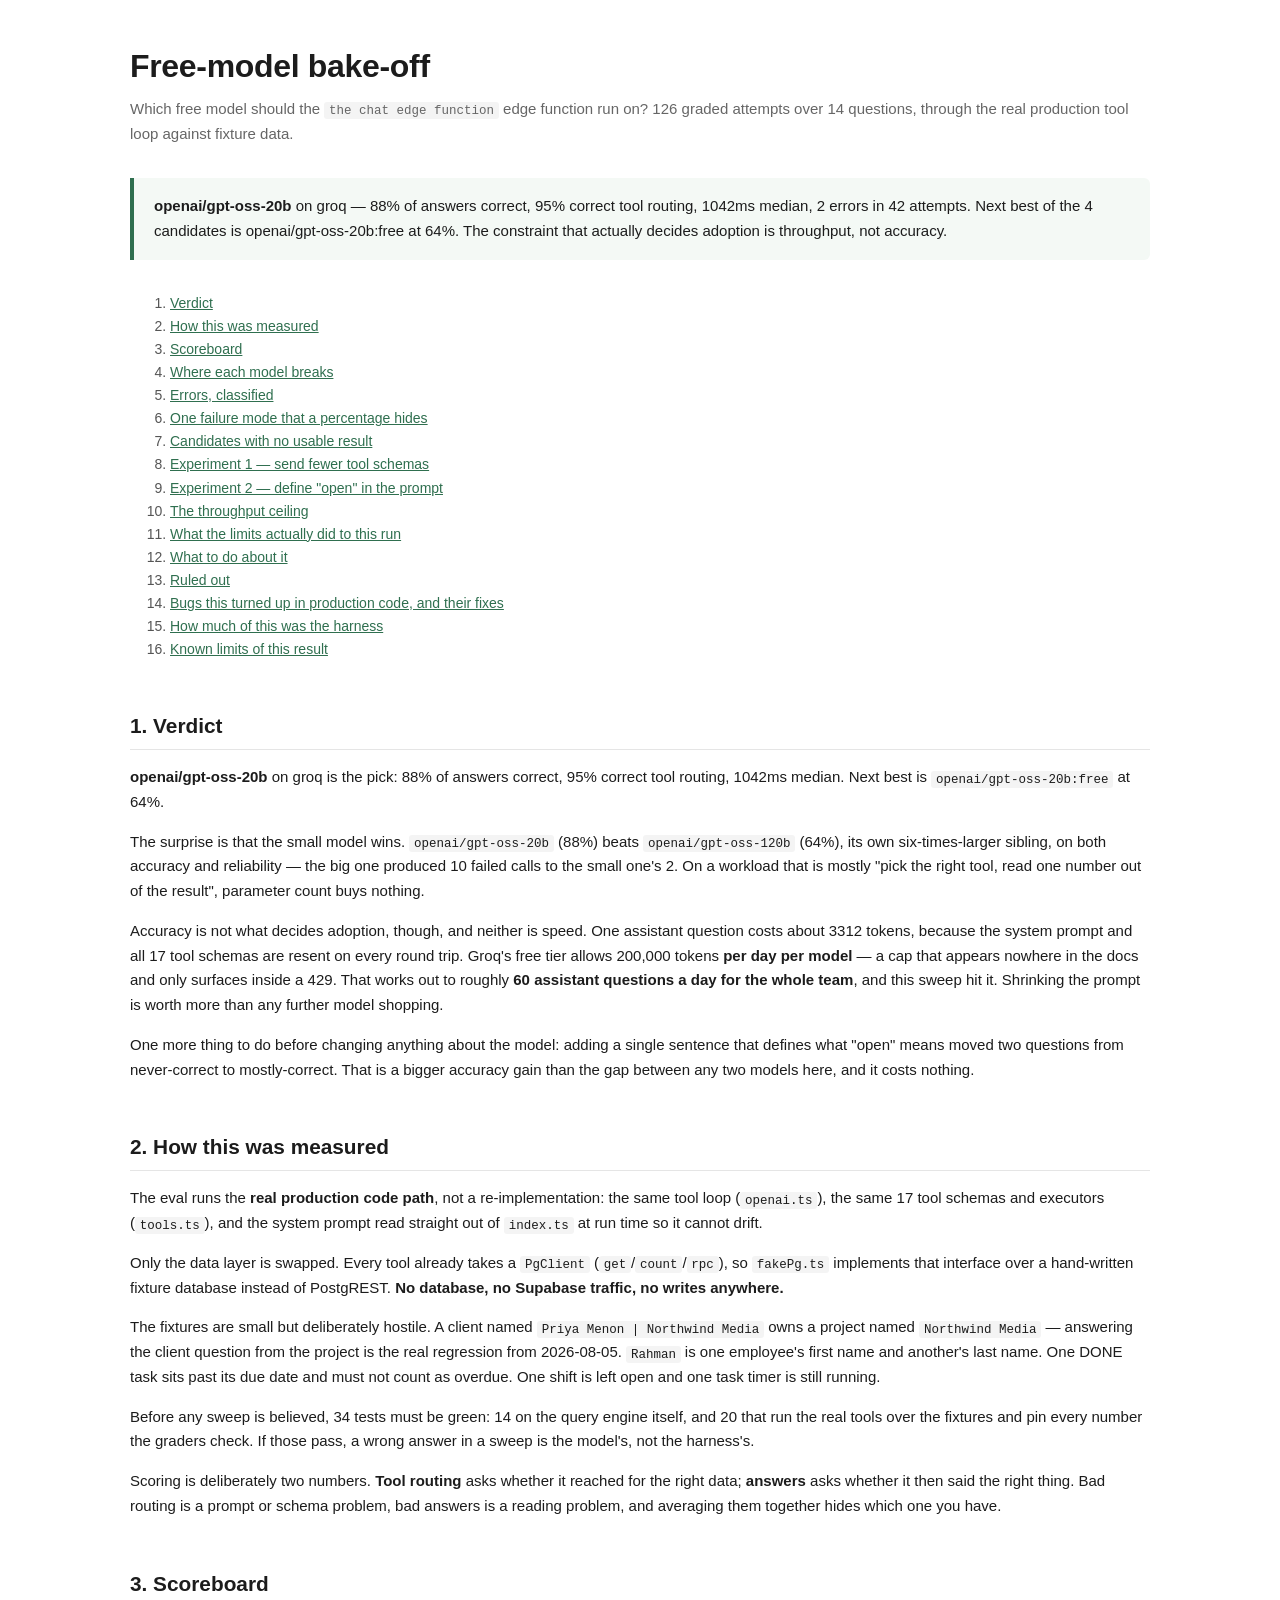
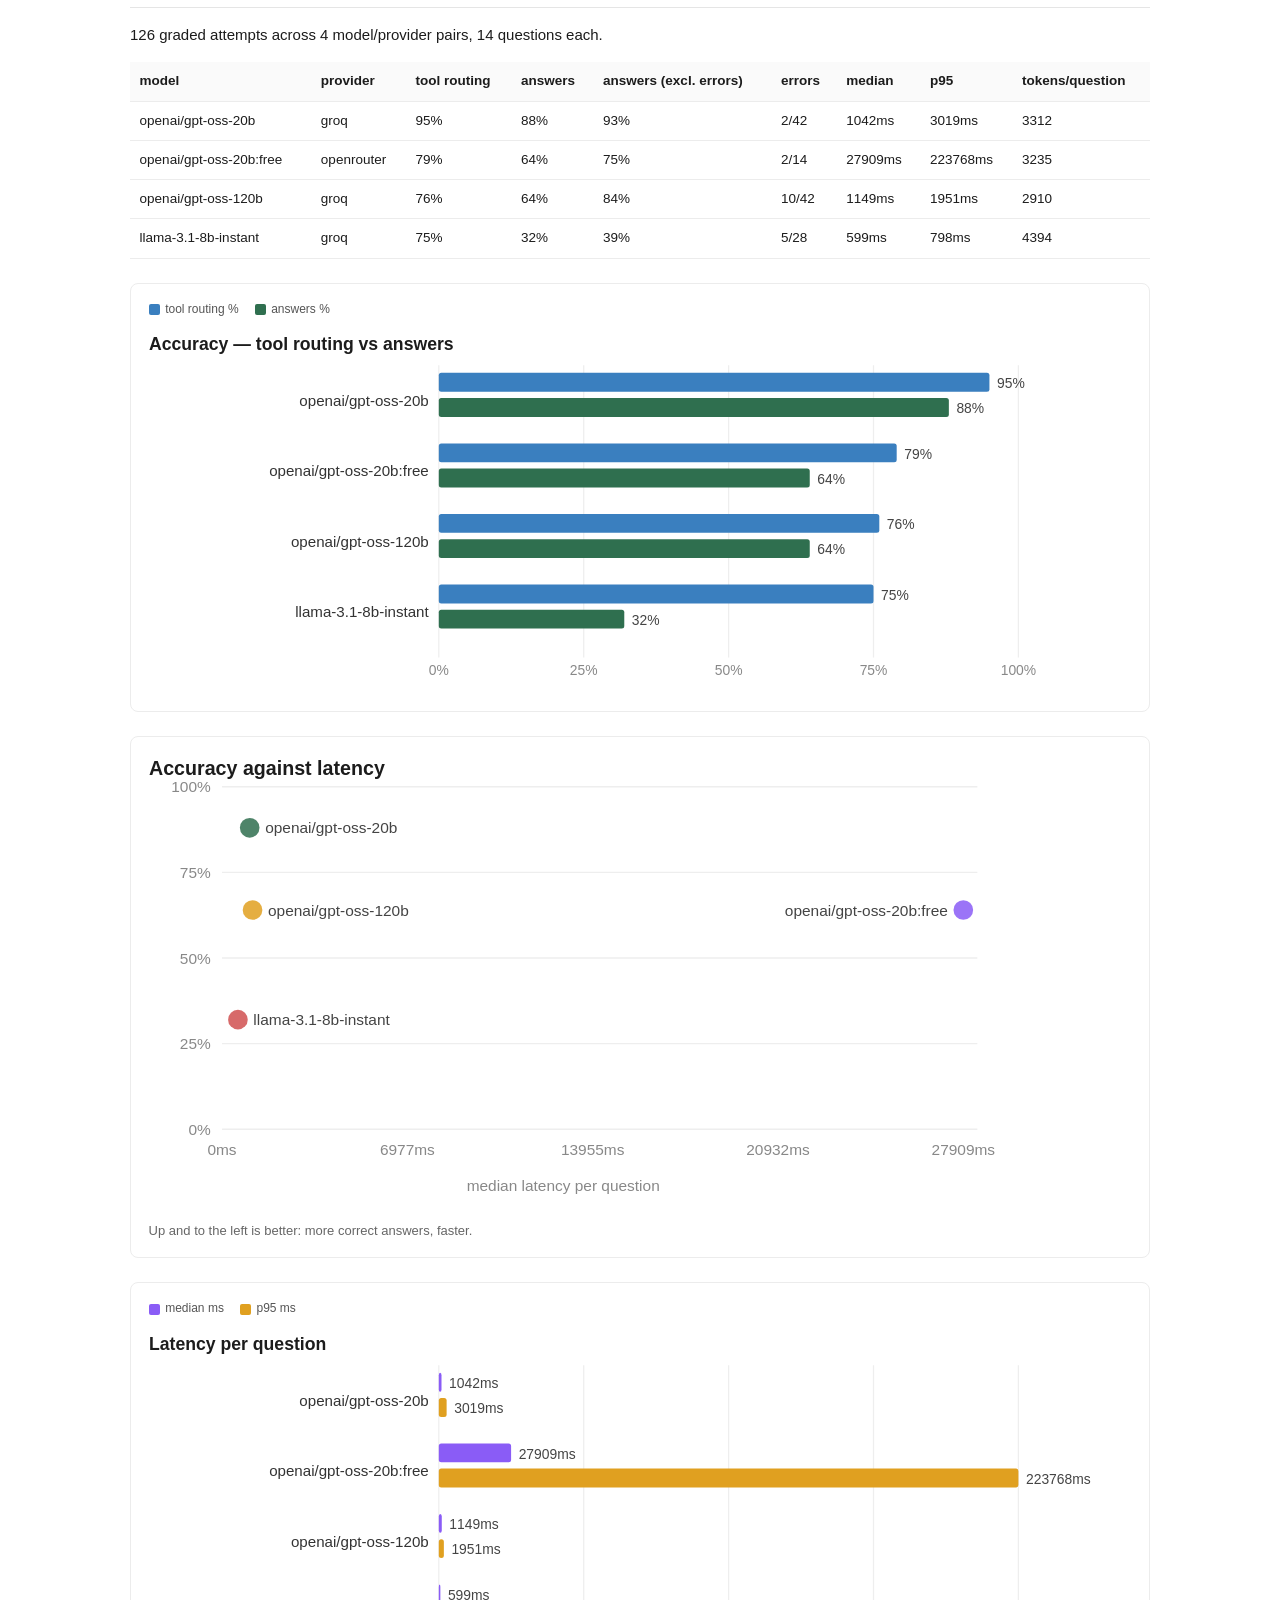
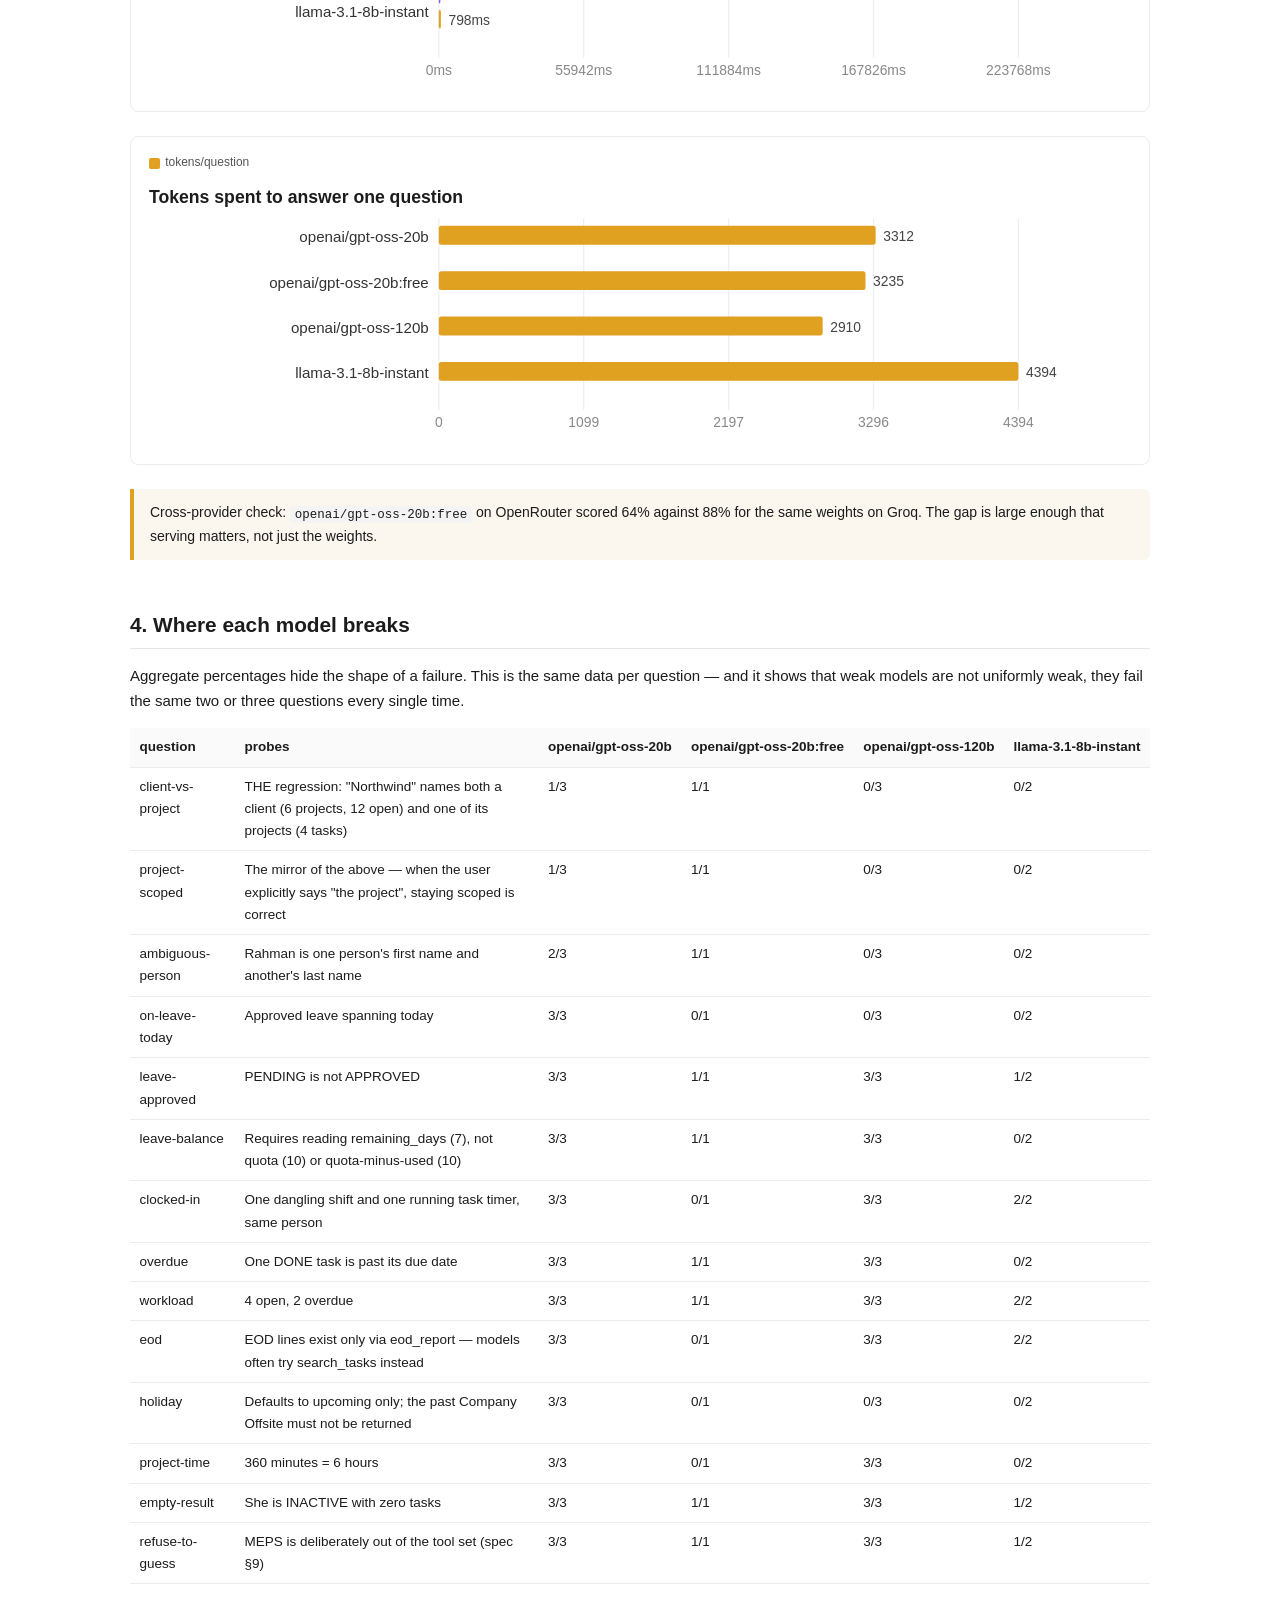
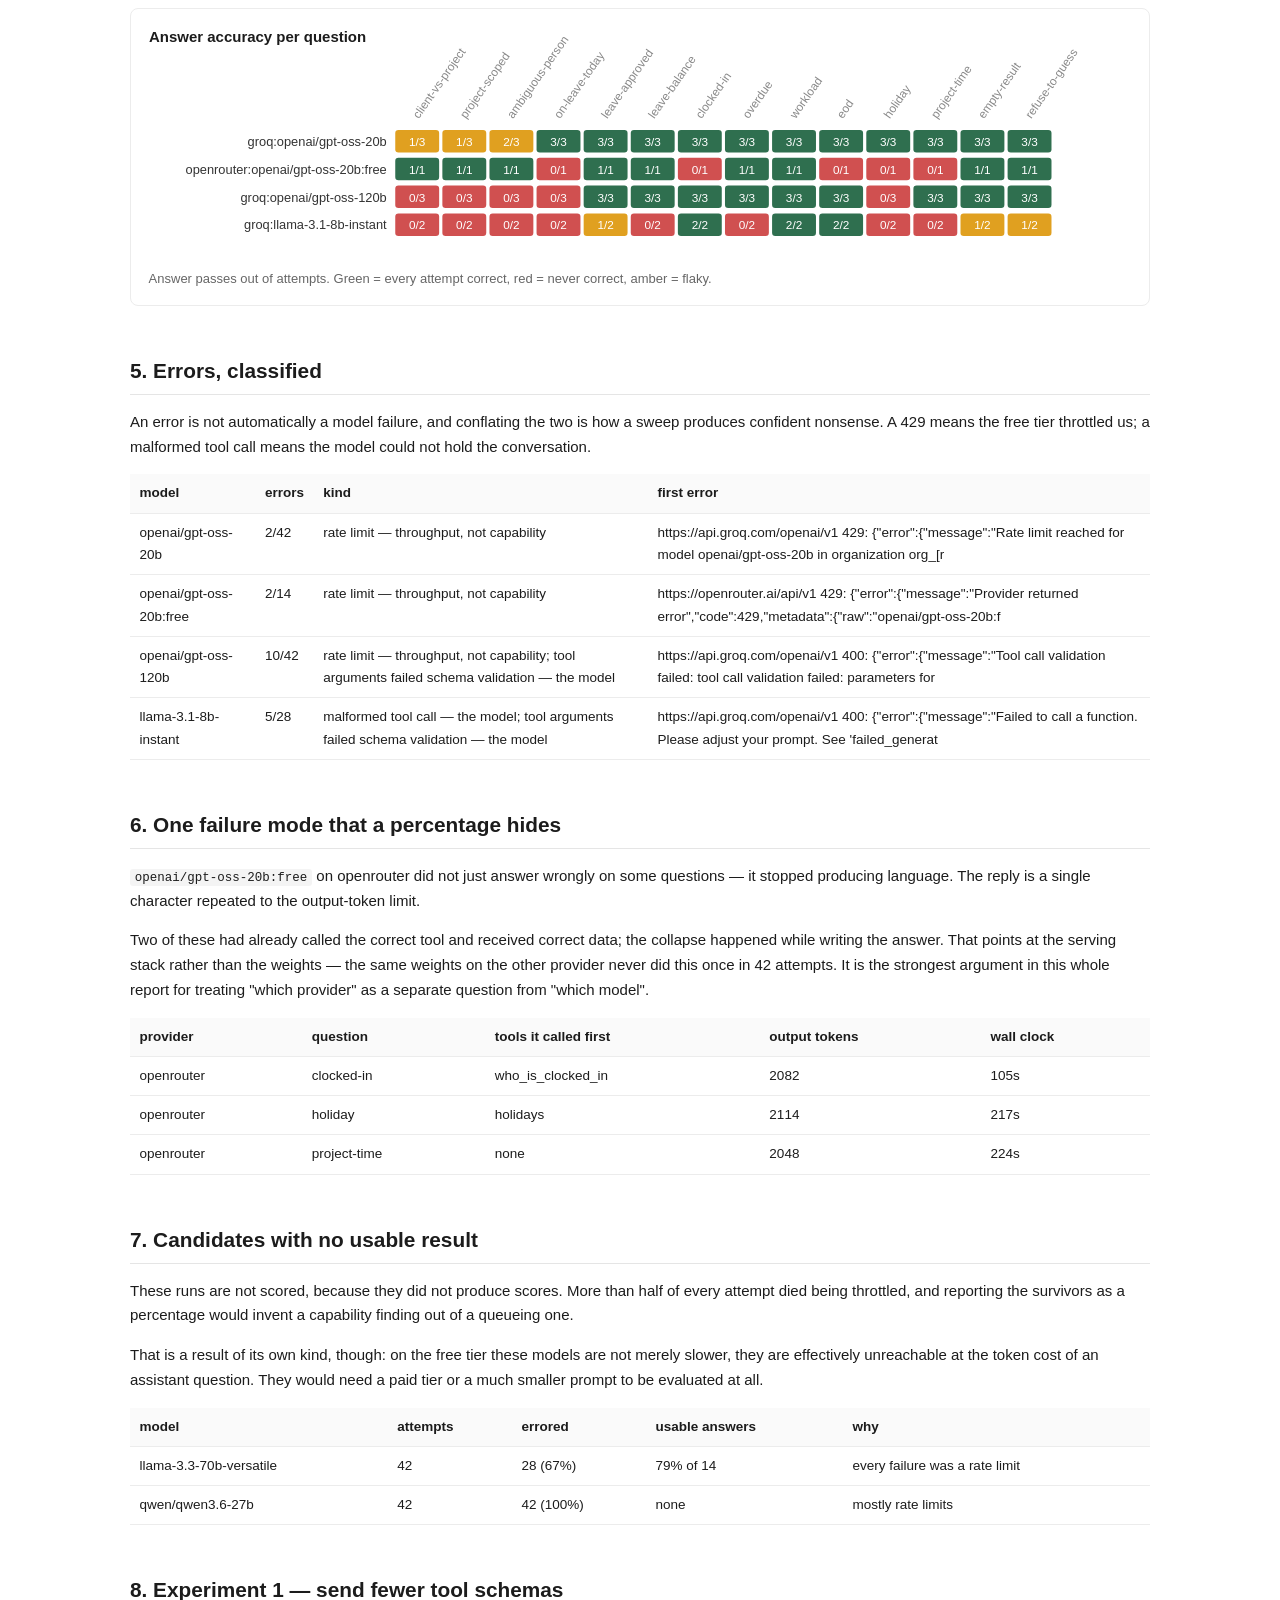
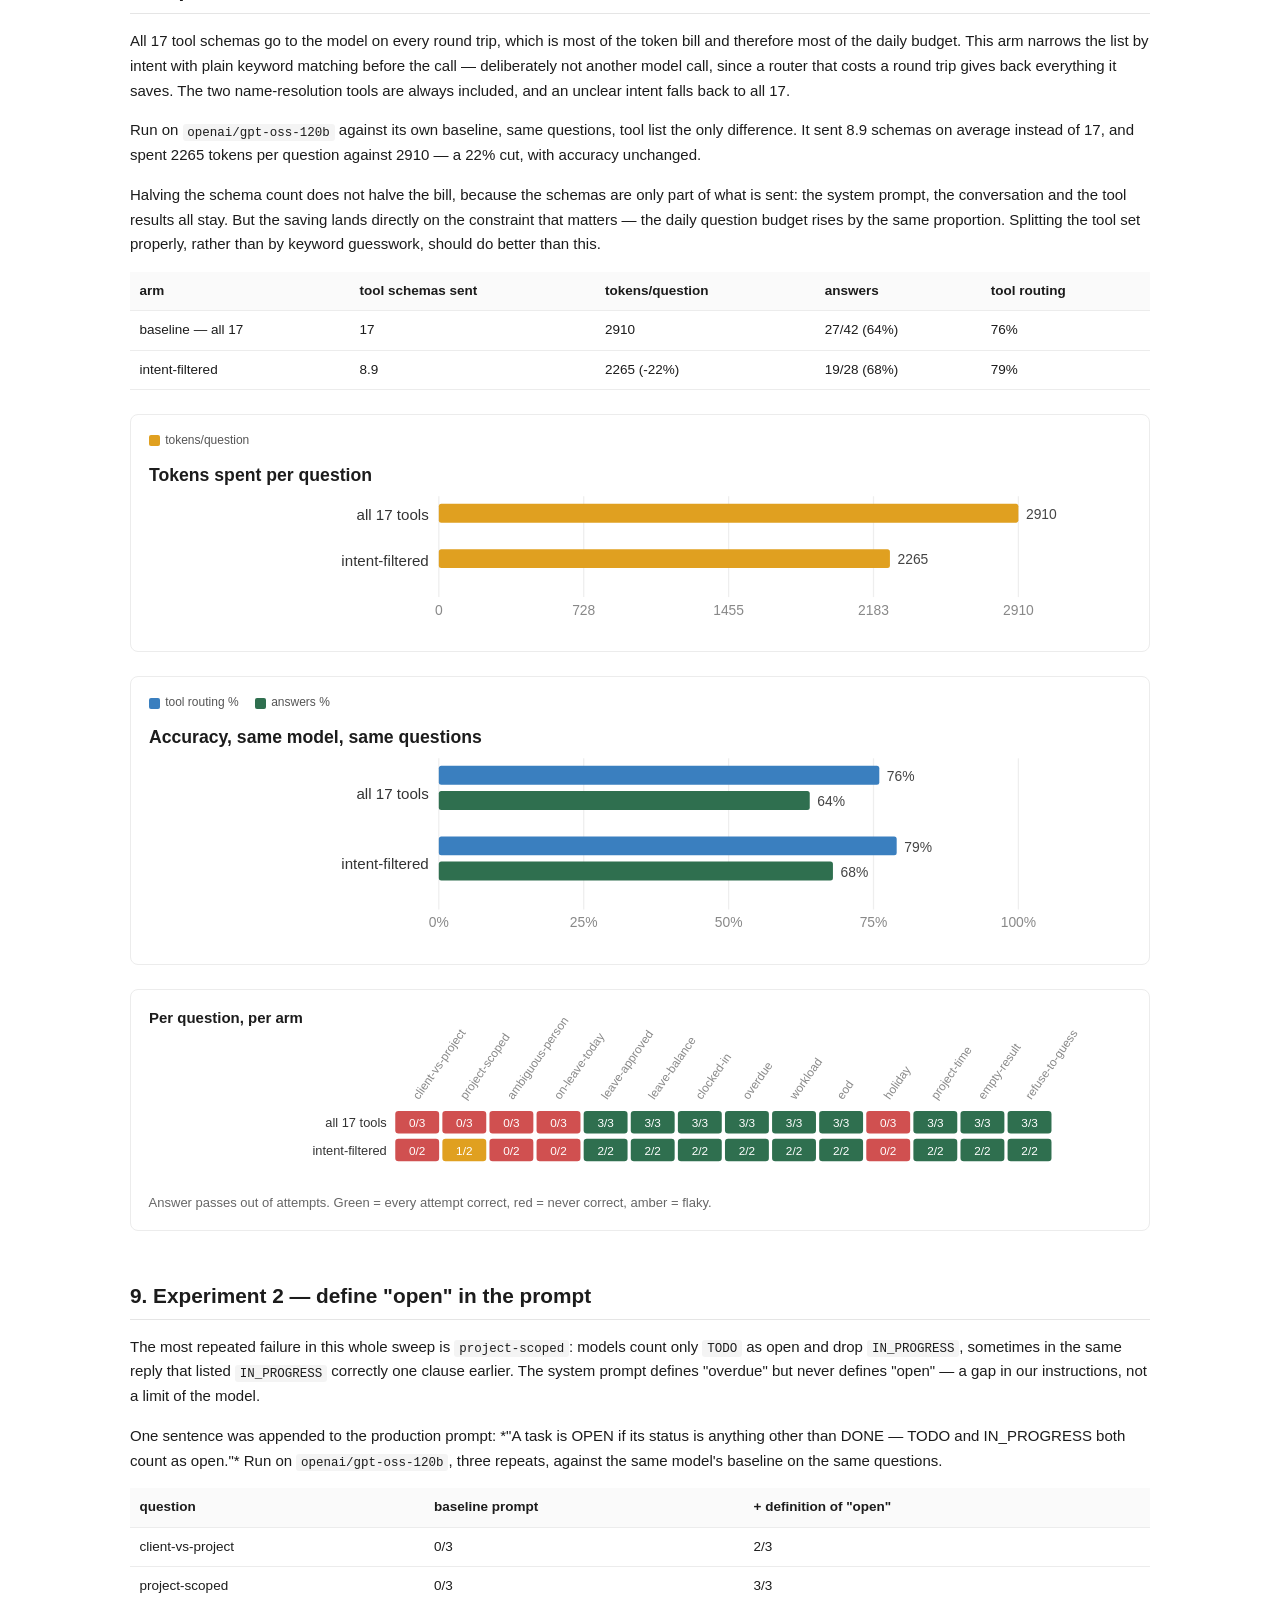
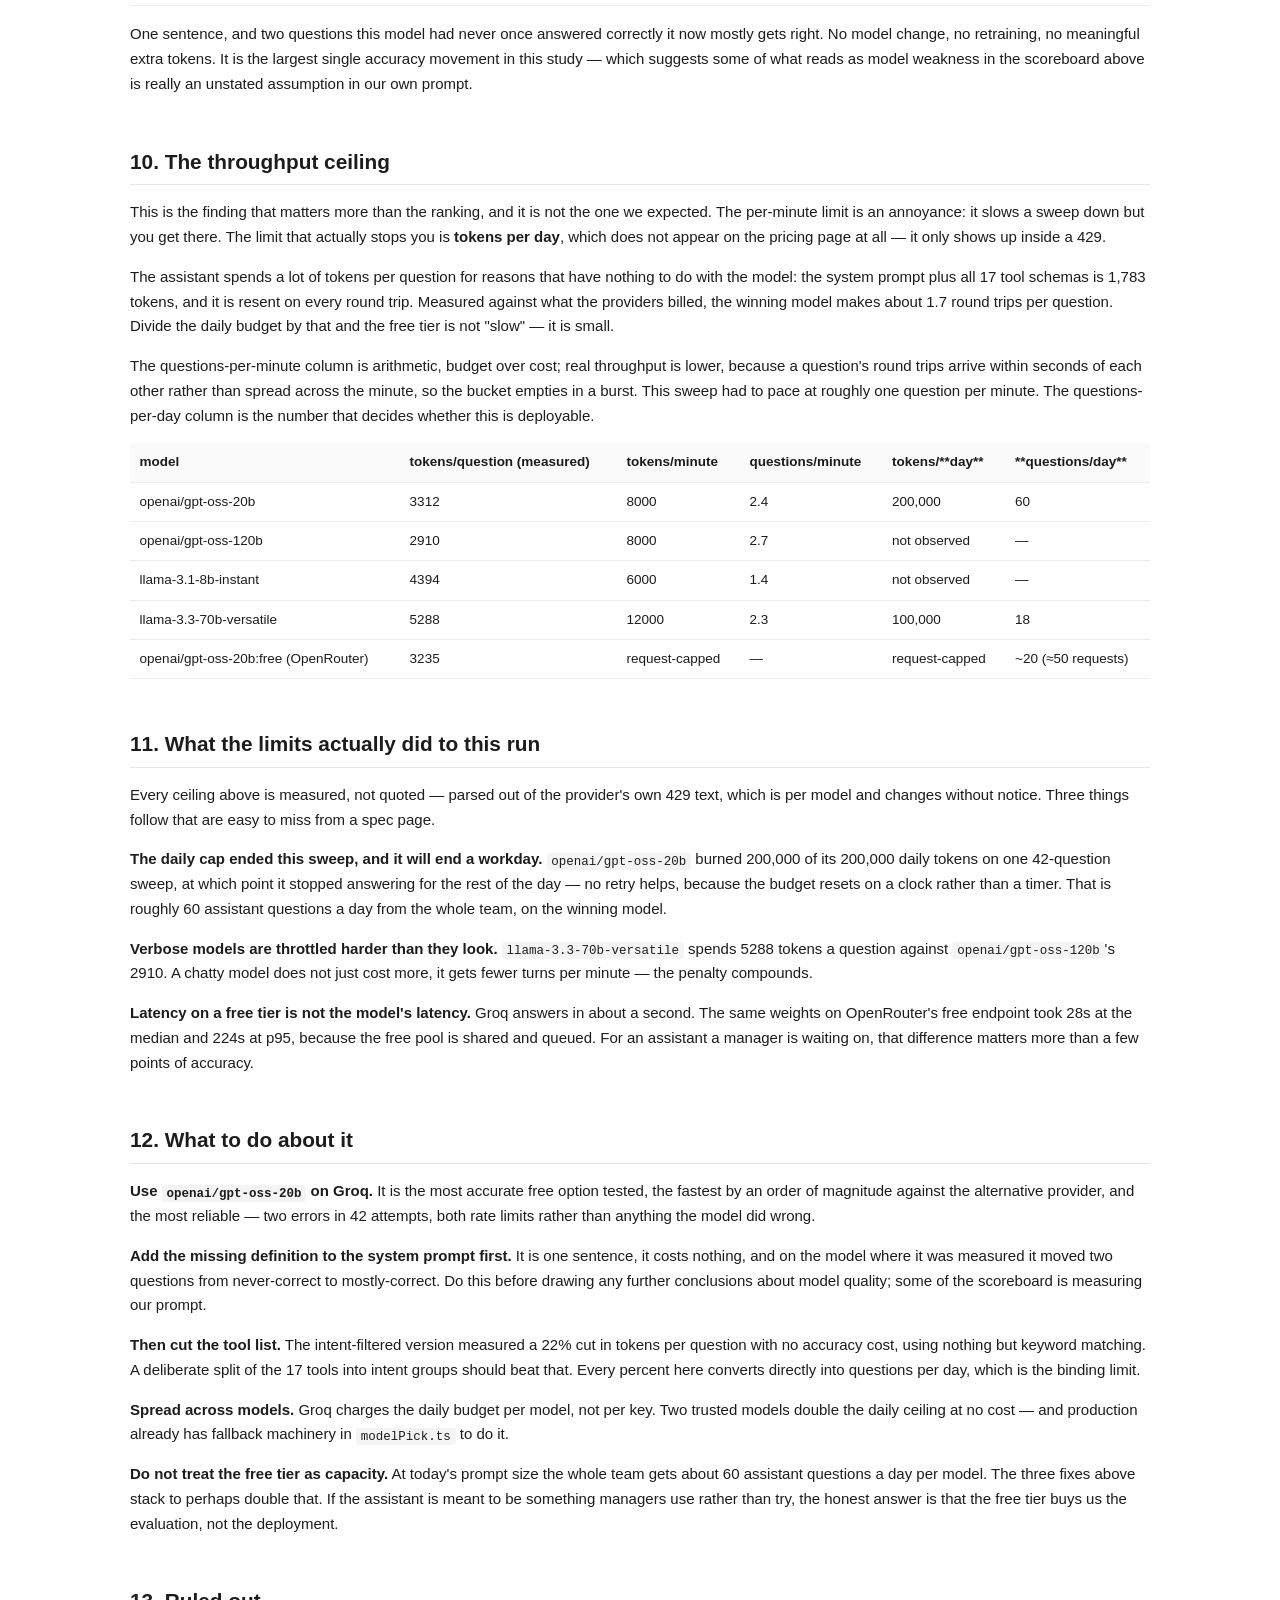
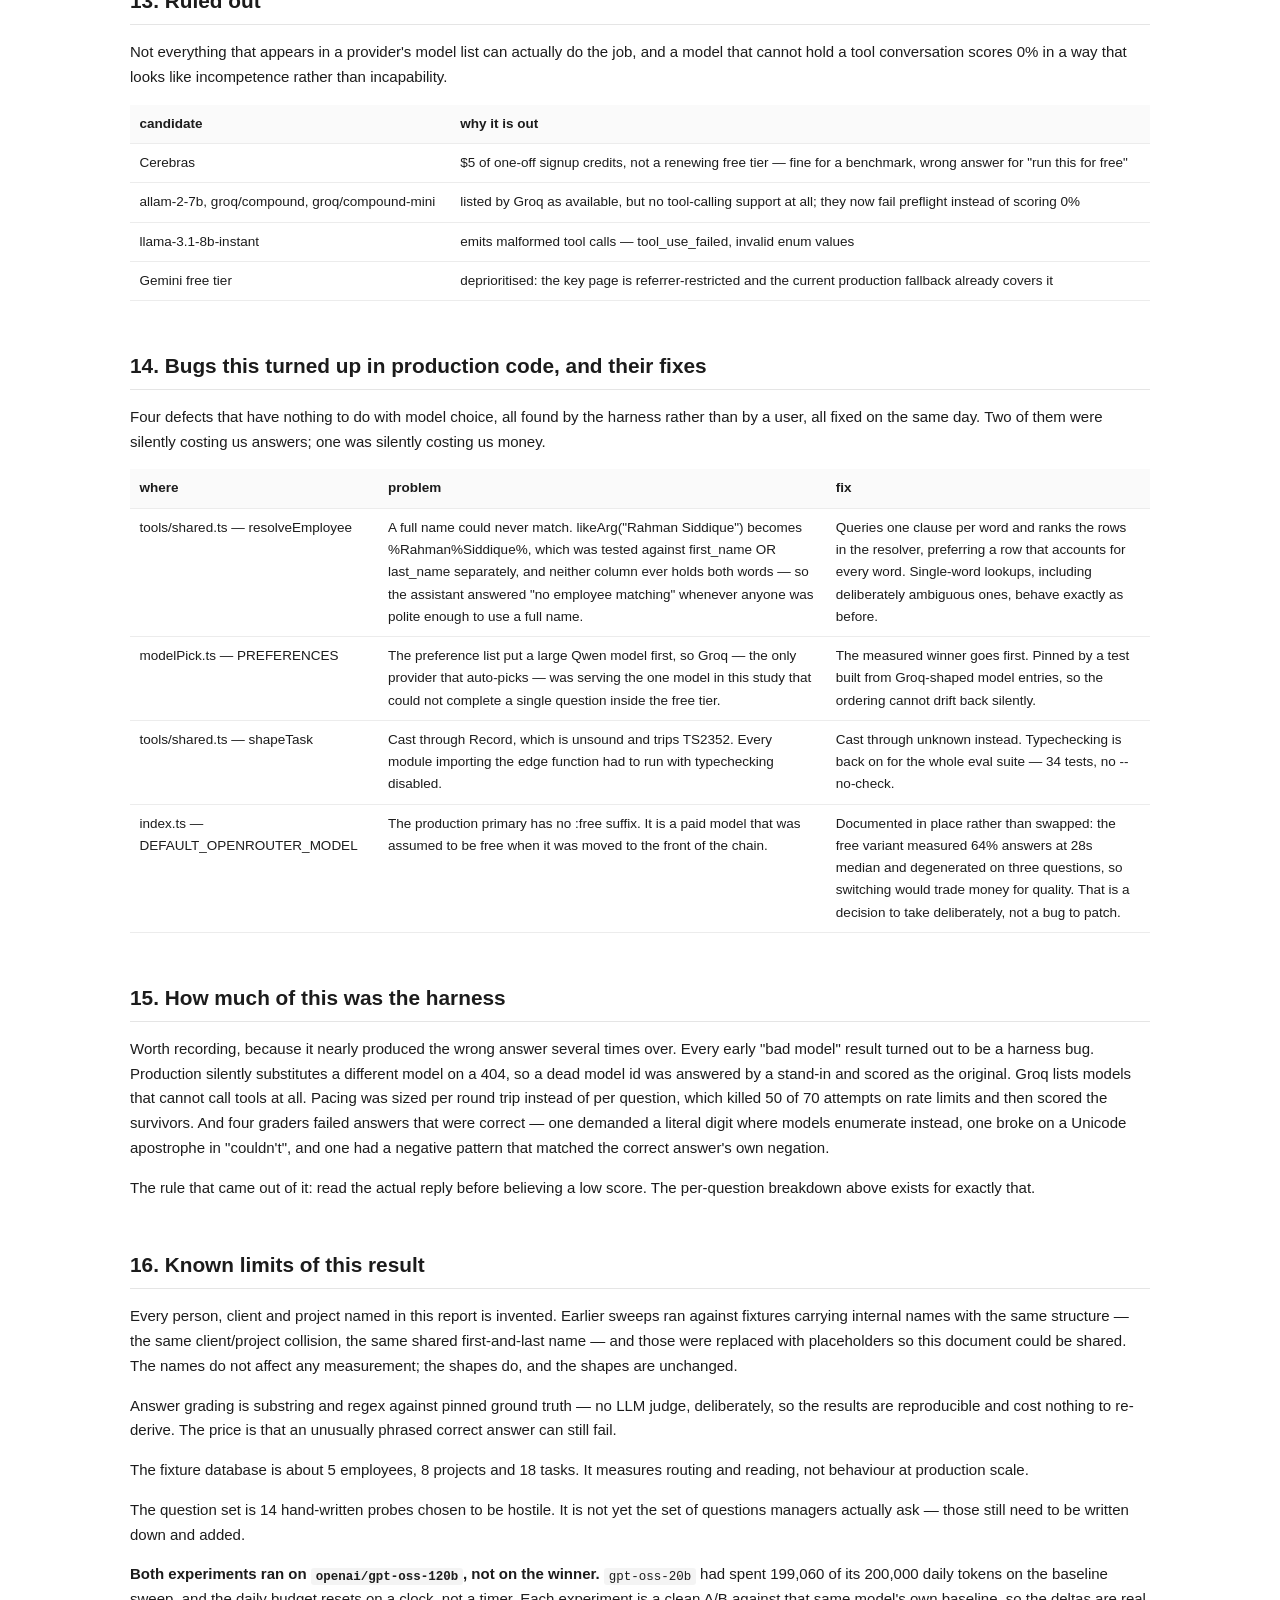
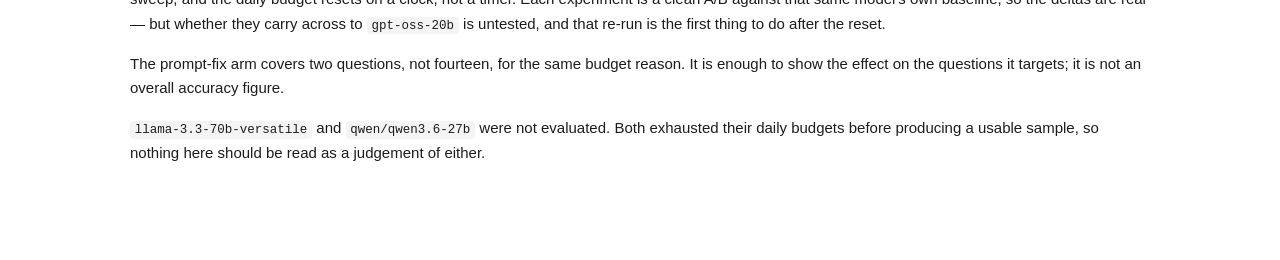
==== commit e9849f07: "correct the round-trip figure The write-up said a question takes about 2.5 round trips. Checking tha" ====
--- a/report-static.html
+++ b/report-static.html
@@ -102,7 +102,7 @@
  .grid{stroke:#eee;stroke-width:1}
 </style><text x="0" y="16" class="ct">Per question, per arm</text><text x="252" y="88" class="ax" transform="rotate(-55 252 88)">client-vs-project</text><text x="296" y="88" class="ax" transform="rotate(-55 296 88)">project-scoped</text><text x="340" y="88" class="ax" transform="rotate(-55 340 88)">ambiguous-person</text><text x="384" y="88" class="ax" transform="rotate(-55 384 88)">on-leave-today</text><text x="428" y="88" class="ax" transform="rotate(-55 428 88)">leave-approved</text><text x="472" y="88" class="ax" transform="rotate(-55 472 88)">leave-balance</text><text x="516" y="88" class="ax" transform="rotate(-55 516 88)">clocked-in</text><text x="560" y="88" class="ax" transform="rotate(-55 560 88)">overdue</text><text x="604" y="88" class="ax" transform="rotate(-55 604 88)">workload</text><text x="648" y="88" class="ax" transform="rotate(-55 648 88)">eod</text><text x="692" y="88" class="ax" transform="rotate(-55 692 88)">holiday</text><text x="736" y="88" class="ax" transform="rotate(-55 736 88)">project-time</text><text x="780" y="88" class="ax" transform="rotate(-55 780 88)">empty-result</text><text x="824" y="88" class="ax" transform="rotate(-55 824 88)">refuse-to-guess</text><text x="222" y="113" class="lb" text-anchor="end">all 17 tools</text><rect x="230" y="98" width="41" height="21" fill="#d05050" rx="3"/><text x="250.5" y="113" class="cell" text-anchor="middle">0/3</text><rect x="274" y="98" width="41" height="21" fill="#d05050" rx="3"/><text x="294.5" y="113" class="cell" text-anchor="middle">0/3</text><rect x="318" y="98" width="41" height="21" fill="#d05050" rx="3"/><text x="338.5" y="113" class="cell" text-anchor="middle">0/3</text><rect x="362" y="98" width="41" height="21" fill="#d05050" rx="3"/><text x="382.5" y="113" class="cell" text-anchor="middle">0/3</text><rect x="406" y="98" width="41" height="21" fill="#2f6f4f" rx="3"/><text x="426.5" y="113" class="cell" text-anchor="middle">3/3</text><rect x="450" y="98" width="41" height="21" fill="#2f6f4f" rx="3"/><text x="470.5" y="113" class="cell" text-anchor="middle">3/3</text><rect x="494" y="98" width="41" height="21" fill="#2f6f4f" rx="3"/><text x="514.5" y="113" class="cell" text-anchor="middle">3/3</text><rect x="538" y="98" width="41" height="21" fill="#2f6f4f" rx="3"/><text x="558.5" y="113" class="cell" text-anchor="middle">3/3</text><rect x="582" y="98" width="41" height="21" fill="#2f6f4f" rx="3"/><text x="602.5" y="113" class="cell" text-anchor="middle">3/3</text><rect x="626" y="98" width="41" height="21" fill="#2f6f4f" rx="3"/><text x="646.5" y="113" class="cell" text-anchor="middle">3/3</text><rect x="670" y="98" width="41" height="21" fill="#d05050" rx="3"/><text x="690.5" y="113" class="cell" text-anchor="middle">0/3</text><rect x="714" y="98" width="41" height="21" fill="#2f6f4f" rx="3"/><text x="734.5" y="113" class="cell" text-anchor="middle">3/3</text><rect x="758" y="98" width="41" height="21" fill="#2f6f4f" rx="3"/><text x="778.5" y="113" class="cell" text-anchor="middle">3/3</text><rect x="802" y="98" width="41" height="21" fill="#2f6f4f" rx="3"/><text x="822.5" y="113" class="cell" text-anchor="middle">3/3</text><text x="222" y="139" class="lb" text-anchor="end">intent-filtered</text><rect x="230" y="124" width="41" height="21" fill="#d05050" rx="3"/><text x="250.5" y="139" class="cell" text-anchor="middle">0/2</text><rect x="274" y="124" width="41" height="21" fill="#e0a020" rx="3"/><text x="294.5" y="139" class="cell" text-anchor="middle">1/2</text><rect x="318" y="124" width="41" height="21" fill="#d05050" rx="3"/><text x="338.5" y="139" class="cell" text-anchor="middle">0/2</text><rect x="362" y="124" width="41" height="21" fill="#d05050" rx="3"/><text x="382.5" y="139" class="cell" text-anchor="middle">0/2</text><rect x="406" y="124" width="41" height="21" fill="#2f6f4f" rx="3"/><text x="426.5" y="139" class="cell" text-anchor="middle">2/2</text><rect x="450" y="124" width="41" height="21" fill="#2f6f4f" rx="3"/><text x="470.5" y="139" class="cell" text-anchor="middle">2/2</text><rect x="494" y="124" width="41" height="21" fill="#2f6f4f" rx="3"/><text x="514.5" y="139" class="cell" text-anchor="middle">2/2</text><rect x="538" y="124" width="41" height="21" fill="#2f6f4f" rx="3"/><text x="558.5" y="139" class="cell" text-anchor="middle">2/2</text><rect x="582" y="124" width="41" height="21" fill="#2f6f4f" rx="3"/><text x="602.5" y="139" class="cell" text-anchor="middle">2/2</text><rect x="626" y="124" width="41" height="21" fill="#2f6f4f" rx="3"/><text x="646.5" y="139" class="cell" text-anchor="middle">2/2</text><rect x="670" y="124" width="41" height="21" fill="#d05050" rx="3"/><text x="690.5" y="139" class="cell" text-anchor="middle">0/2</text><rect x="714" y="124" width="41" height="21" fill="#2f6f4f" rx="3"/><text x="734.5" y="139" class="cell" text-anchor="middle">2/2</text><rect x="758" y="124" width="41" height="21" fill="#2f6f4f" rx="3"/><text x="778.5" y="139" class="cell" text-anchor="middle">2/2</text><rect x="802" y="124" width="41" height="21" fill="#2f6f4f" rx="3"/><text x="822.5" y="139" class="cell" text-anchor="middle">2/2</text></svg><figcaption>Answer passes out of attempts. Green = every attempt correct, red = never correct, amber = flaky.</figcaption></figure>
 <h2 id="experiment-2-define-open-in-the-prompt">9. Experiment 2 — define "open" in the prompt</h2><p>The most repeated failure in this whole sweep is <code>project-scoped</code>: models count only <code>TODO</code> as open and drop <code>IN_PROGRESS</code>, sometimes in the same reply that listed <code>IN_PROGRESS</code> correctly one clause earlier. The system prompt defines "overdue" but never defines "open" — a gap in our instructions, not a limit of the model.</p><p>One sentence was appended to the production prompt: *"A task is OPEN if its status is anything other than DONE — TODO and IN_PROGRESS both count as open."* Run on <code>openai/gpt-oss-120b</code>, three repeats, against the same model's baseline on the same questions.</p><table><thead><tr><th>question</th><th>baseline prompt</th><th>+ definition of "open"</th></tr></thead><tbody><tr><td>client-vs-project</td><td>0/3</td><td>2/3</td></tr><tr><td>project-scoped</td><td>0/3</td><td>3/3</td></tr></tbody></table><p>One sentence, and two questions this model had never once answered correctly it now mostly gets right. No model change, no retraining, no meaningful extra tokens. It is the largest single accuracy movement in this study — which suggests some of what reads as model weakness in the scoreboard above is really an unstated assumption in our own prompt.</p>
-<h2 id="the-throughput-ceiling">10. The throughput ceiling</h2><p>This is the finding that matters more than the ranking, and it is not the one we expected. The per-minute limit is an annoyance: it slows a sweep down but you get there. The limit that actually stops you is <strong>tokens per day</strong>, which does not appear on the pricing page at all — it only shows up inside a 429.</p><p>The assistant spends a lot of tokens per question for reasons that have nothing to do with the model: the system prompt plus all 17 tool schemas is roughly 3k tokens, it is resent on every round trip, and a question takes about 2.5 round trips. Divide the daily budget by that and the free tier is not "slow" — it is small.</p><p>The questions-per-minute column is arithmetic, budget over cost; real throughput is lower, because a question's round trips arrive within seconds of each other rather than spread across the minute, so the bucket empties in a burst. This sweep had to pace at roughly one question per minute. The questions-per-day column is the number that decides whether this is deployable.</p><table><thead><tr><th>model</th><th>tokens/question (measured)</th><th>tokens/minute</th><th>questions/minute</th><th>tokens/**day**</th><th>**questions/day**</th></tr></thead><tbody><tr><td>openai/gpt-oss-20b</td><td>3312</td><td>8000</td><td>2.4</td><td>200,000</td><td>60</td></tr><tr><td>openai/gpt-oss-120b</td><td>2910</td><td>8000</td><td>2.7</td><td>not observed</td><td>—</td></tr><tr><td>llama-3.1-8b-instant</td><td>4394</td><td>6000</td><td>1.4</td><td>not observed</td><td>—</td></tr><tr><td>llama-3.3-70b-versatile</td><td>5288</td><td>12000</td><td>2.3</td><td>100,000</td><td>18</td></tr><tr><td>openai/gpt-oss-20b:free (OpenRouter)</td><td>3235</td><td>request-capped</td><td>—</td><td>request-capped</td><td>~20 (≈50 requests)</td></tr></tbody></table>
+<h2 id="the-throughput-ceiling">10. The throughput ceiling</h2><p>This is the finding that matters more than the ranking, and it is not the one we expected. The per-minute limit is an annoyance: it slows a sweep down but you get there. The limit that actually stops you is <strong>tokens per day</strong>, which does not appear on the pricing page at all — it only shows up inside a 429.</p><p>The assistant spends a lot of tokens per question for reasons that have nothing to do with the model: the system prompt plus all 17 tool schemas is 1,783 tokens, and it is resent on every round trip. Measured against what the providers billed, the winning model makes about 1.7 round trips per question. Divide the daily budget by that and the free tier is not "slow" — it is small.</p><p>The questions-per-minute column is arithmetic, budget over cost; real throughput is lower, because a question's round trips arrive within seconds of each other rather than spread across the minute, so the bucket empties in a burst. This sweep had to pace at roughly one question per minute. The questions-per-day column is the number that decides whether this is deployable.</p><table><thead><tr><th>model</th><th>tokens/question (measured)</th><th>tokens/minute</th><th>questions/minute</th><th>tokens/**day**</th><th>**questions/day**</th></tr></thead><tbody><tr><td>openai/gpt-oss-20b</td><td>3312</td><td>8000</td><td>2.4</td><td>200,000</td><td>60</td></tr><tr><td>openai/gpt-oss-120b</td><td>2910</td><td>8000</td><td>2.7</td><td>not observed</td><td>—</td></tr><tr><td>llama-3.1-8b-instant</td><td>4394</td><td>6000</td><td>1.4</td><td>not observed</td><td>—</td></tr><tr><td>llama-3.3-70b-versatile</td><td>5288</td><td>12000</td><td>2.3</td><td>100,000</td><td>18</td></tr><tr><td>openai/gpt-oss-20b:free (OpenRouter)</td><td>3235</td><td>request-capped</td><td>—</td><td>request-capped</td><td>~20 (≈50 requests)</td></tr></tbody></table>
 <h2 id="what-the-limits-actually-did-to-this-run">11. What the limits actually did to this run</h2><p>Every ceiling above is measured, not quoted — parsed out of the provider's own 429 text, which is per model and changes without notice. Three things follow that are easy to miss from a spec page.</p><p><strong>The daily cap ended this sweep, and it will end a workday.</strong> <code>openai/gpt-oss-20b</code> burned 200,000 of its 200,000 daily tokens on one 42-question sweep, at which point it stopped answering for the rest of the day — no retry helps, because the budget resets on a clock rather than a timer. That is roughly 60 assistant questions a day from the whole team, on the winning model.</p><p><strong>Verbose models are throttled harder than they look.</strong> <code>llama-3.3-70b-versatile</code> spends 5288 tokens a question against <code>openai/gpt-oss-120b</code>'s 2910. A chatty model does not just cost more, it gets fewer turns per minute — the penalty compounds.</p><p><strong>Latency on a free tier is not the model's latency.</strong> Groq answers in about a second. The same weights on OpenRouter's free endpoint took 28s at the median and 224s at p95, because the free pool is shared and queued. For an assistant a manager is waiting on, that difference matters more than a few points of accuracy.</p>
 <h2 id="what-to-do-about-it">12. What to do about it</h2><p><strong>Use <code>openai/gpt-oss-20b</code> on Groq.</strong> It is the most accurate free option tested, the fastest by an order of magnitude against the alternative provider, and the most reliable — two errors in 42 attempts, both rate limits rather than anything the model did wrong.</p><p><strong>Add the missing definition to the system prompt first.</strong> It is one sentence, it costs nothing, and on the model where it was measured it moved two questions from never-correct to mostly-correct. Do this before drawing any further conclusions about model quality; some of the scoreboard is measuring our prompt.</p><p><strong>Then cut the tool list.</strong> The intent-filtered version measured a 22% cut in tokens per question with no accuracy cost, using nothing but keyword matching. A deliberate split of the 17 tools into intent groups should beat that. Every percent here converts directly into questions per day, which is the binding limit.</p><p><strong>Spread across models.</strong> Groq charges the daily budget per model, not per key. Two trusted models double the daily ceiling at no cost — and production already has fallback machinery in <code>modelPick.ts</code> to do it.</p><p><strong>Do not treat the free tier as capacity.</strong> At today's prompt size the whole team gets about 60 assistant questions a day per model. The three fixes above stack to perhaps double that. If the assistant is meant to be something managers use rather than try, the honest answer is that the free tier buys us the evaluation, not the deployment.</p>
 <h2 id="ruled-out">13. Ruled out</h2><p>Not everything that appears in a provider's model list can actually do the job, and a model that cannot hold a tool conversation scores 0% in a way that looks like incompetence rather than incapability.</p><table><thead><tr><th>candidate</th><th>why it is out</th></tr></thead><tbody><tr><td>Cerebras</td><td>$5 of one-off signup credits, not a renewing free tier — fine for a benchmark, wrong answer for "run this for free"</td></tr><tr><td>allam-2-7b, groq/compound, groq/compound-mini</td><td>listed by Groq as available, but no tool-calling support at all; they now fail preflight instead of scoring 0%</td></tr><tr><td>llama-3.1-8b-instant</td><td>emits malformed tool calls — tool_use_failed, invalid enum values</td></tr><tr><td>Gemini free tier</td><td>deprioritised: the key page is referrer-restricted and the current production fallback already covers it</td></tr></tbody></table>
